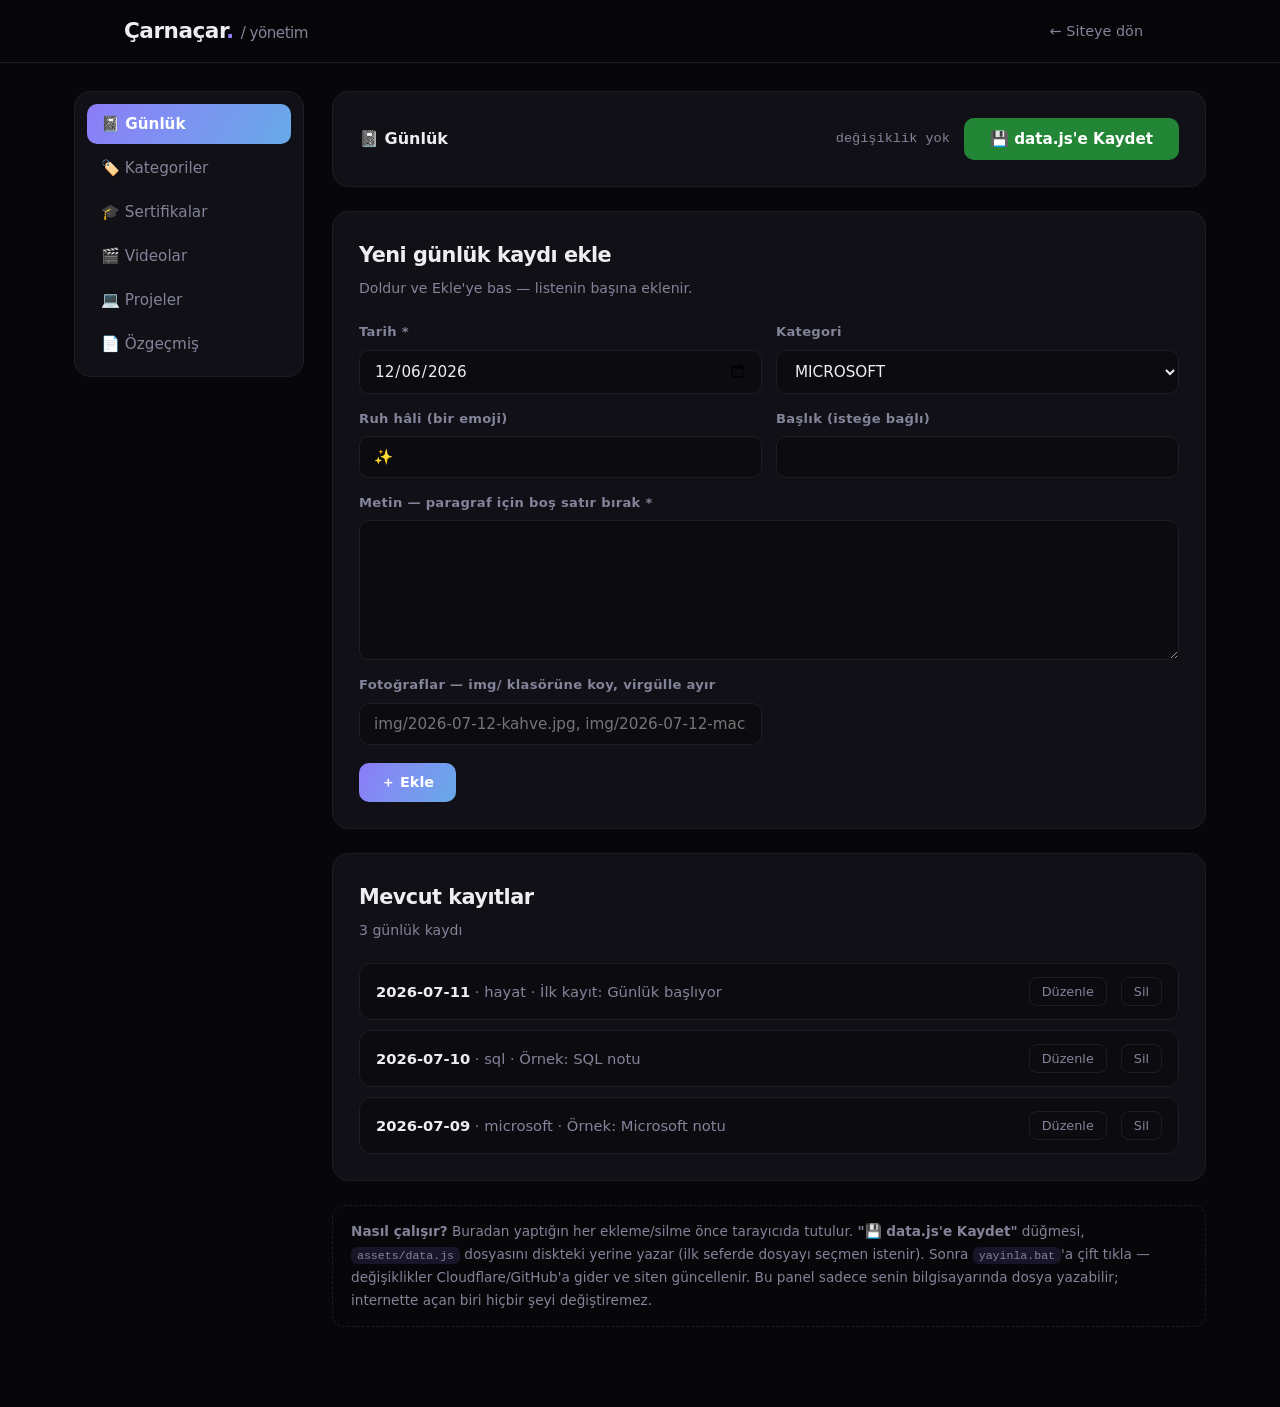
==== admin.html @ 7b132c5c "Yonetim paneli (admin.html), yayinla.bat ve Cloudflare Pages rehberi Co-Authored-By: Claude Fable 5 " ====
<!DOCTYPE html>
<html lang="tr" data-theme="dark">
<head>
  <meta charset="UTF-8">
  <meta name="viewport" content="width=device-width, initial-scale=1.0">
  <title>Yönetim — Çarnaçar</title>
  <meta name="robots" content="noindex, nofollow">
  <link rel="icon" href="data:image/svg+xml,<svg xmlns='http://www.w3.org/2000/svg' viewBox='0 0 100 100'><text y='.9em' font-size='90'>⚙️</text></svg>">
  <link rel="stylesheet" href="assets/style.css">
  <style>
    /* ---- Yönetim paneli düzeni ---- */
    .admin-wrap {
      display: grid;
      grid-template-columns: 230px 1fr;
      gap: 28px;
      max-width: 1180px;
      margin: 0 auto;
      padding: 28px 24px 80px;
      align-items: start;
    }

    .admin-side {
      position: sticky;
      top: 86px;
      background: var(--bg-card);
      border: 1px solid var(--border);
      border-radius: var(--radius);
      padding: 12px;
      display: flex;
      flex-direction: column;
      gap: 4px;
    }

    .side-btn {
      text-align: left;
      background: none;
      border: none;
      color: var(--text-dim);
      font-family: var(--font-sans);
      font-size: 0.95rem;
      padding: 11px 14px;
      border-radius: 10px;
      cursor: pointer;
      transition: background 0.15s, color 0.15s;
    }
    .side-btn:hover { background: var(--accent-soft); color: var(--text); }
    .side-btn.active {
      background: linear-gradient(120deg, var(--accent), color-mix(in srgb, var(--accent) 55%, var(--accent-2)));
      color: #fff;
      font-weight: 700;
    }

    .admin-main { display: flex; flex-direction: column; gap: 24px; min-width: 0; }

    .panel {
      background: var(--bg-card);
      border: 1px solid var(--border);
      border-radius: var(--radius);
      padding: 26px;
    }

    .panel h2 {
      font-family: var(--font-display);
      font-size: 1.3rem;
      letter-spacing: -0.5px;
      margin-bottom: 4px;
    }
    .panel-sub { color: var(--text-dim); font-size: 0.88rem; margin-bottom: 20px; }

    .form-grid { display: grid; grid-template-columns: 1fr 1fr; gap: 14px; }
    .form-field { display: flex; flex-direction: column; gap: 6px; }
    .form-field.full { grid-column: 1 / -1; }

    .form-field label {
      font-size: 0.82rem;
      color: var(--text-dim);
      font-weight: 600;
      letter-spacing: 0.3px;
    }

    .form-field input,
    .form-field select,
    .form-field textarea {
      background: var(--bg-soft);
      border: 1px solid var(--border);
      border-radius: 10px;
      color: var(--text);
      font-family: var(--font-sans);
      font-size: 0.95rem;
      padding: 11px 14px;
      outline: none;
      transition: border-color 0.15s;
    }
    .form-field textarea { min-height: 140px; resize: vertical; line-height: 1.6; }
    .form-field input:focus,
    .form-field select:focus,
    .form-field textarea:focus { border-color: var(--accent); }

    .form-actions { margin-top: 18px; display: flex; gap: 12px; align-items: center; flex-wrap: wrap; }

    .btn-small {
      padding: 10px 22px;
      border-radius: 10px;
      border: none;
      font-size: 0.9rem;
      font-weight: 700;
      cursor: pointer;
      font-family: var(--font-sans);
      transition: transform 0.15s, box-shadow 0.15s;
    }
    .btn-small:hover { transform: translateY(-1px); }
    .btn-add {
      background: linear-gradient(120deg, var(--accent), color-mix(in srgb, var(--accent) 55%, var(--accent-2)));
      color: #fff;
    }
    .btn-cancel { background: var(--bg-soft); color: var(--text-dim); border: 1px solid var(--border); }

    .item-list { display: flex; flex-direction: column; gap: 10px; }

    .item-row {
      display: flex;
      align-items: center;
      gap: 14px;
      background: var(--bg-soft);
      border: 1px solid var(--border);
      border-radius: 12px;
      padding: 13px 16px;
    }
    .item-row.editing { border-color: var(--accent); }

    .item-info { flex: 1; min-width: 0; font-size: 0.92rem; overflow: hidden; text-overflow: ellipsis; white-space: nowrap; }
    .item-info .dim { color: var(--text-dim); }

    .item-btn {
      background: none;
      border: 1px solid var(--border);
      color: var(--text-dim);
      border-radius: 8px;
      padding: 6px 12px;
      font-size: 0.8rem;
      cursor: pointer;
      font-family: var(--font-sans);
      transition: border-color 0.15s, color 0.15s;
    }
    .item-btn:hover { border-color: var(--accent); color: var(--accent); }
    .item-btn.danger:hover { border-color: #e5534b; color: #e5534b; }

    /* Üst çubuk */
    .admin-bar {
      display: flex;
      align-items: center;
      gap: 14px;
      flex-wrap: wrap;
    }
    .admin-bar .spacer { flex: 1; }

    .save-state { font-size: 0.85rem; color: var(--text-dim); font-family: var(--font-mono); }
    .save-state.dirty { color: #e8b339; }
    .save-state.saved { color: #3fb950; }

    .btn-save {
      background: #238636;
      color: #fff;
      padding: 12px 26px;
      border-radius: 10px;
      border: none;
      font-size: 0.95rem;
      font-weight: 700;
      cursor: pointer;
      font-family: var(--font-sans);
    }
    .btn-save:hover { background: #2ea043; }

    .help-box {
      border: 1px dashed var(--border);
      border-radius: 12px;
      padding: 14px 18px;
      color: var(--text-dim);
      font-size: 0.85rem;
      line-height: 1.7;
    }

    @media (max-width: 800px) {
      .admin-wrap { grid-template-columns: 1fr; }
      .admin-side { position: static; flex-direction: row; flex-wrap: wrap; }
      .form-grid { grid-template-columns: 1fr; }
    }
  </style>
</head>
<body>

  <header class="site-header">
    <nav class="nav container">
      <a href="index.html" class="brand">Çarnaçar<span class="brand-dot">.</span> <span style="font-size:0.7em;color:var(--text-dim);font-weight:400">/ yönetim</span></a>
      <ul class="nav-links">
        <li><a href="index.html">← Siteye dön</a></li>
      </ul>
    </nav>
  </header>

  <div class="admin-wrap">
    <aside class="admin-side" id="sidebar"></aside>

    <main class="admin-main">
      <div class="panel admin-bar">
        <strong id="bar-title">Günlük</strong>
        <span class="spacer"></span>
        <span class="save-state" id="save-state">değişiklik yok</span>
        <button class="btn-save" id="btn-save">💾 data.js'e Kaydet</button>
      </div>

      <div class="panel">
        <h2 id="form-title">Yeni kayıt</h2>
        <p class="panel-sub" id="form-sub"></p>
        <form id="form">
          <div class="form-grid" id="form-fields"></div>
          <div class="form-actions">
            <button type="submit" class="btn-small btn-add" id="btn-submit">＋ Ekle</button>
            <button type="button" class="btn-small btn-cancel" id="btn-cancel" style="display:none">Vazgeç</button>
          </div>
        </form>
      </div>

      <div class="panel">
        <h2 id="list-title">Kayıtlar</h2>
        <p class="panel-sub" id="list-count"></p>
        <div class="item-list" id="item-list"></div>
      </div>

      <div class="help-box">
        <strong>Nasıl çalışır?</strong> Buradan yaptığın her ekleme/silme önce tarayıcıda tutulur.
        <strong>"💾 data.js'e Kaydet"</strong> düğmesi, <code>assets/data.js</code> dosyasını diskteki yerine yazar
        (ilk seferde dosyayı seçmen istenir). Sonra <code>yayinla.bat</code>'a çift tıkla — değişiklikler
        Cloudflare/GitHub'a gider ve siten güncellenir. Bu panel sadece senin bilgisayarında dosya yazabilir;
        internette açan biri hiçbir şeyi değiştiremez.
      </div>
    </main>
  </div>

  <script src="assets/data.js"></script>
  <script src="assets/admin.js"></script>
</body>
</html>
---- assets/style.css ----
/* ============================================================
   Çarnaçar — modern koyu tema
   Renkleri değiştirmek için :root ve [data-theme] bloklarını düzenle.
   ============================================================ */

:root {
  --font-display: "Segoe UI Variable Display", "Segoe UI", system-ui, -apple-system, sans-serif;
  --font-sans: "Segoe UI Variable Text", "Segoe UI", system-ui, -apple-system, sans-serif;
  --font-mono: "Cascadia Code", "Consolas", monospace;
  --maxw: 1080px;
  --radius: 16px;
}

[data-theme="dark"] {
  --bg: #070709;
  --bg-soft: #0c0c10;
  --bg-card: #101016;
  --text: #ededf2;
  --text-dim: #83839a;
  --accent: #8b7cf8;
  --accent-2: #38e1d4;
  --accent-soft: rgba(139, 124, 248, 0.12);
  --border: #1d1d27;
  --border-hover: #33334a;
  --shadow: 0 16px 40px rgba(0, 0, 0, 0.55);
  --glow: 0 0 40px rgba(139, 124, 248, 0.18);
}

[data-theme="light"] {
  --bg: #fafafd;
  --bg-soft: #f1f1f7;
  --bg-card: #ffffff;
  --text: #17171f;
  --text-dim: #62626f;
  --accent: #6d5ce6;
  --accent-2: #0bb8ad;
  --accent-soft: rgba(109, 92, 230, 0.1);
  --border: #e4e4ee;
  --border-hover: #c9c9dd;
  --shadow: 0 16px 40px rgba(40, 35, 80, 0.1);
  --glow: 0 0 40px rgba(109, 92, 230, 0.12);
}

* { margin: 0; padding: 0; box-sizing: border-box; }

html { scroll-behavior: smooth; }

body {
  background: var(--bg);
  color: var(--text);
  font-family: var(--font-sans);
  line-height: 1.7;
  transition: background 0.3s, color 0.3s;
}

.container { max-width: var(--maxw); margin: 0 auto; padding: 0 24px; }

a { color: var(--accent); text-decoration: none; }
a:hover { text-decoration: underline; }

code {
  font-family: var(--font-mono);
  font-size: 0.85em;
  background: var(--accent-soft);
  padding: 2px 6px;
  border-radius: 6px;
}

::selection { background: var(--accent); color: var(--bg); }

/* ---------- Header ---------- */
.site-header {
  position: sticky;
  top: 0;
  z-index: 50;
  background: color-mix(in srgb, var(--bg) 72%, transparent);
  backdrop-filter: blur(14px) saturate(1.4);
  border-bottom: 1px solid var(--border);
}

.nav {
  display: flex;
  align-items: center;
  gap: 24px;
  height: 62px;
}

.brand {
  font-family: var(--font-display);
  font-size: 1.35rem;
  font-weight: 800;
  color: var(--text);
  letter-spacing: -0.5px;
}
.brand:hover { text-decoration: none; }
.brand-dot { color: var(--accent); }

.nav-links {
  display: flex;
  gap: 6px;
  list-style: none;
  margin-left: auto;
  flex-wrap: wrap;
}
.nav-links a {
  color: var(--text-dim);
  font-size: 0.9rem;
  padding: 7px 13px;
  border-radius: 999px;
  transition: color 0.15s, background 0.15s;
}
.nav-links a:hover {
  color: var(--text);
  background: var(--accent-soft);
  text-decoration: none;
}

.theme-toggle {
  background: none;
  border: 1px solid var(--border);
  color: var(--text);
  width: 38px;
  height: 38px;
  border-radius: 50%;
  cursor: pointer;
  font-size: 1rem;
  transition: border-color 0.2s, transform 0.2s;
}
.theme-toggle:hover { border-color: var(--accent); transform: rotate(15deg); }

/* ---------- Hero ---------- */
.hero {
  position: relative;
  padding: 120px 24px 100px;
  text-align: center;
  overflow: hidden;
}

/* Üstte yumuşak mor parlama */
.hero::before {
  content: "";
  position: absolute;
  top: -220px;
  left: 50%;
  transform: translateX(-50%);
  width: 720px;
  height: 460px;
  background: radial-gradient(closest-side, var(--accent-soft), transparent 70%);
  pointer-events: none;
}

.hero > * { position: relative; }

.hero-eyebrow {
  display: inline-block;
  color: var(--accent-2);
  font-family: var(--font-mono);
  font-size: 0.82rem;
  letter-spacing: 1px;
  margin-bottom: 20px;
  padding: 7px 16px;
  border: 1px solid var(--border);
  border-radius: 999px;
  background: var(--bg-card);
}

.hero-title {
  font-family: var(--font-display);
  font-size: clamp(3rem, 9vw, 5.5rem);
  font-weight: 800;
  letter-spacing: -2px;
  line-height: 1.05;
  background: linear-gradient(100deg, var(--text) 30%, var(--accent) 65%, var(--accent-2));
  -webkit-background-clip: text;
  background-clip: text;
  -webkit-text-fill-color: transparent;
}

.hero-tagline {
  font-size: clamp(1.05rem, 3vw, 1.35rem);
  color: var(--text-dim);
  margin-top: 14px;
  font-weight: 500;
}

.hero-desc {
  max-width: 560px;
  margin: 24px auto 0;
  color: var(--text-dim);
  font-size: 1.03rem;
}

.hero-stats {
  margin-top: 24px;
  font-family: var(--font-mono);
  font-size: 0.85rem;
  color: var(--accent-2);
  letter-spacing: 1px;
}

.hero-actions {
  margin-top: 36px;
  display: flex;
  gap: 14px;
  justify-content: center;
  flex-wrap: wrap;
}

.btn {
  display: inline-block;
  padding: 13px 28px;
  border-radius: 12px;
  font-size: 0.95rem;
  font-weight: 600;
  letter-spacing: 0.2px;
  transition: transform 0.15s, box-shadow 0.15s, border-color 0.15s;
}
.btn:hover { text-decoration: none; transform: translateY(-2px); }

.btn-primary {
  background: linear-gradient(120deg, var(--accent), color-mix(in srgb, var(--accent) 55%, var(--accent-2)));
  color: #fff;
  box-shadow: 0 4px 18px var(--accent-soft);
}
.btn-primary:hover { box-shadow: var(--glow); }

.btn-ghost {
  border: 1px solid var(--border);
  color: var(--text);
  background: var(--bg-card);
}
.btn-ghost:hover { border-color: var(--border-hover); }

/* ---------- Bölümler ---------- */
.section { padding: 70px 24px; }

.section-title {
  font-family: var(--font-display);
  font-size: clamp(1.7rem, 4vw, 2.2rem);
  font-weight: 800;
  letter-spacing: -1px;
  margin-bottom: 12px;
}

.section-no {
  color: var(--accent);
  font-family: var(--font-mono);
  font-size: 0.55em;
  font-weight: 400;
  vertical-align: middle;
  margin-right: 10px;
  letter-spacing: 2px;
}

.section-desc {
  color: var(--text-dim);
  margin-bottom: 36px;
  max-width: 640px;
}

/* ---------- Hakkımda ---------- */
.about-grid {
  display: grid;
  grid-template-columns: 1.6fr 1fr;
  gap: 36px;
  align-items: start;
  margin-top: 24px;
}

.about-text p { margin-bottom: 16px; }
.about-note { color: var(--text-dim); font-size: 0.9rem; }

.about-card {
  background: var(--bg-card);
  border: 1px solid var(--border);
  border-radius: var(--radius);
  padding: 28px;
  text-align: center;
  box-shadow: var(--shadow);
}

.about-avatar {
  width: 88px;
  height: 88px;
  margin: 0 auto 18px;
  border-radius: 24px;
  background: linear-gradient(135deg, var(--accent), var(--accent-2));
  color: #fff;
  font-family: var(--font-display);
  font-size: 2.3rem;
  font-weight: 800;
  display: flex;
  align-items: center;
  justify-content: center;
  box-shadow: var(--glow);
}

.about-facts {
  list-style: none;
  text-align: left;
  color: var(--text-dim);
  font-size: 0.95rem;
}
.about-facts li { padding: 8px 0; border-bottom: 1px solid var(--border); }
.about-facts li:last-child { border-bottom: none; }
.about-facts span { margin-right: 8px; }

/* ---------- Özgeçmiş / Timeline ---------- */
.timeline {
  border-left: 2px solid var(--border);
  margin-left: 8px;
  padding-left: 30px;
  display: flex;
  flex-direction: column;
  gap: 28px;
}

.tl-item { position: relative; }

.tl-item::before {
  content: "";
  position: absolute;
  left: -37px;
  top: 8px;
  width: 12px;
  height: 12px;
  border-radius: 50%;
  background: linear-gradient(135deg, var(--accent), var(--accent-2));
  box-shadow: 0 0 0 4px var(--accent-soft);
}

.tl-date {
  font-family: var(--font-mono);
  font-size: 0.8rem;
  color: var(--accent-2);
  letter-spacing: 1px;
}

.tl-title { font-size: 1.1rem; font-weight: 700; margin: 4px 0 2px; }
.tl-place { color: var(--text-dim); font-size: 0.92rem; }
.tl-desc { color: var(--text-dim); font-size: 0.95rem; margin-top: 6px; }

.cv-download {
  margin-top: 40px;
  display: flex;
  align-items: center;
  gap: 16px;
  flex-wrap: wrap;
}
.hint { color: var(--text-dim); font-size: 0.85rem; }

/* ---------- Sertifikalar ---------- */
.cert-grid {
  display: grid;
  grid-template-columns: repeat(auto-fill, minmax(250px, 1fr));
  gap: 20px;
}

.cert-card {
  position: relative;
  display: block;
  background: var(--bg-card);
  border: 1px solid var(--border);
  border-radius: var(--radius);
  padding: 24px;
  color: var(--text);
  overflow: hidden;
  transition: transform 0.2s, border-color 0.2s, box-shadow 0.2s;
}
.cert-card::before {
  content: "";
  position: absolute;
  top: 0;
  left: 0;
  right: 0;
  height: 3px;
  background: linear-gradient(90deg, var(--accent), var(--accent-2));
}
.cert-card:hover {
  transform: translateY(-4px);
  border-color: var(--border-hover);
  box-shadow: var(--glow);
  text-decoration: none;
}

.cert-code {
  display: inline-block;
  font-family: var(--font-mono);
  font-size: 0.8rem;
  font-weight: 700;
  letter-spacing: 1px;
  color: var(--accent);
  background: var(--accent-soft);
  padding: 4px 12px;
  border-radius: 8px;
}

.cert-name { font-weight: 700; font-size: 1rem; margin-top: 12px; }

.cert-date {
  font-family: var(--font-mono);
  font-size: 0.75rem;
  color: var(--text-dim);
  margin-top: 6px;
  letter-spacing: 1px;
}

.cert-verify { font-size: 0.82rem; color: var(--text-dim); margin-top: 12px; }
a.cert-card .cert-verify { color: var(--accent-2); }

/* ---------- Videolar ---------- */
.video-grid {
  display: grid;
  grid-template-columns: repeat(auto-fill, minmax(300px, 1fr));
  gap: 24px;
}

.video-card {
  background: var(--bg-card);
  border: 1px solid var(--border);
  border-radius: var(--radius);
  overflow: hidden;
  transition: transform 0.2s, box-shadow 0.2s, border-color 0.2s;
}
.video-card:hover {
  transform: translateY(-4px);
  box-shadow: var(--shadow);
  border-color: var(--border-hover);
}

.video-frame {
  aspect-ratio: 16 / 9;
  width: 100%;
  border: none;
  display: block;
  background: var(--bg-soft);
}

.video-placeholder {
  aspect-ratio: 16 / 9;
  display: flex;
  align-items: center;
  justify-content: center;
  background: var(--bg-soft);
  color: var(--text-dim);
  font-size: 2.4rem;
}

.video-body { padding: 16px 18px; }
.video-title { font-weight: 700; font-size: 1rem; }
.video-desc { color: var(--text-dim); font-size: 0.88rem; margin-top: 5px; }

/* ---------- Kod / Projeler ---------- */
.project-grid {
  display: grid;
  grid-template-columns: repeat(auto-fill, minmax(280px, 1fr));
  gap: 24px;
}

.project-card {
  background: var(--bg-card);
  border: 1px solid var(--border);
  border-radius: var(--radius);
  padding: 24px;
  transition: transform 0.2s, border-color 0.2s, box-shadow 0.2s;
}
.project-card:hover {
  transform: translateY(-4px);
  border-color: var(--border-hover);
  box-shadow: var(--glow);
}

.project-icon { font-size: 1.7rem; }
.project-name { font-weight: 700; font-size: 1.05rem; margin: 10px 0 6px; }
.project-desc { color: var(--text-dim); font-size: 0.92rem; }

.project-tags { margin-top: 14px; display: flex; gap: 8px; flex-wrap: wrap; }
.tag {
  font-family: var(--font-mono);
  font-size: 0.72rem;
  background: var(--accent-soft);
  color: var(--accent);
  padding: 3px 10px;
  border-radius: 999px;
}

.project-link { display: inline-block; margin-top: 14px; font-size: 0.88rem; }

/* ---------- Günlük ---------- */
.filter-bar {
  display: flex;
  gap: 10px;
  flex-wrap: wrap;
  margin-bottom: 28px;
}

.chip {
  font-family: var(--font-mono);
  font-size: 0.78rem;
  letter-spacing: 1px;
  padding: 9px 18px;
  border-radius: 10px;
  border: 1px solid var(--border);
  background: var(--bg-card);
  color: var(--text-dim);
  cursor: pointer;
  transition: border-color 0.15s, color 0.15s, background 0.15s, box-shadow 0.15s;
}
.chip:hover { border-color: var(--border-hover); color: var(--text); }
.chip.active {
  background: linear-gradient(120deg, var(--accent), color-mix(in srgb, var(--accent) 55%, var(--accent-2)));
  border-color: transparent;
  color: #fff;
  font-weight: 700;
  box-shadow: 0 4px 18px var(--accent-soft);
}

.diary-empty { color: var(--text-dim); font-style: italic; }

.diary-list { display: flex; flex-direction: column; gap: 18px; }

.diary-month {
  font-family: var(--font-mono);
  font-size: 0.9rem;
  font-weight: 400;
  color: var(--text-dim);
  letter-spacing: 3px;
  text-transform: uppercase;
  margin: 26px 0 4px;
  padding-bottom: 10px;
  border-bottom: 1px solid var(--border);
}
.diary-month:first-child { margin-top: 0; }

.diary-card {
  display: flex;
  gap: 22px;
  background: var(--bg-card);
  border: 1px solid var(--border);
  border-radius: var(--radius);
  padding: 24px 28px;
  cursor: pointer;
  transition: border-color 0.2s, box-shadow 0.2s;
}
.diary-card:hover { border-color: var(--border-hover); box-shadow: var(--shadow); }

.diary-date {
  flex: 0 0 64px;
  text-align: center;
  align-self: flex-start;
  padding: 10px 6px;
  background: var(--accent-soft);
  border: 1px solid var(--border);
  border-radius: 12px;
}

.diary-day {
  font-family: var(--font-display);
  font-size: 1.7rem;
  font-weight: 800;
  color: var(--accent);
  line-height: 1.1;
}

.diary-weekday {
  font-family: var(--font-mono);
  font-size: 0.62rem;
  color: var(--text-dim);
  letter-spacing: 1px;
  text-transform: uppercase;
  margin-top: 4px;
}

.diary-body { flex: 1; min-width: 0; }

.diary-meta {
  display: flex;
  align-items: center;
  gap: 10px;
  margin-bottom: 8px;
  flex-wrap: wrap;
}
.diary-mood { font-size: 1.15rem; }
.diary-title {
  font-family: var(--font-display);
  font-size: 1.15rem;
  font-weight: 700;
  letter-spacing: -0.3px;
}

.diary-text {
  white-space: pre-line;
  color: var(--text-dim);
  font-size: 0.97rem;
  display: -webkit-box;
  -webkit-line-clamp: 3;
  -webkit-box-orient: vertical;
  overflow: hidden;
}
.diary-card.open .diary-text {
  display: block;
  -webkit-line-clamp: unset;
  overflow: visible;
  color: var(--text);
}

.post-more { margin-top: 12px; font-size: 0.85rem; color: var(--accent-2); }

/* Günlük fotoğrafları */
.diary-photos {
  display: flex;
  gap: 10px;
  flex-wrap: wrap;
  margin-top: 14px;
}

.diary-photo {
  width: 110px;
  height: 110px;
  object-fit: cover;
  border-radius: 12px;
  border: 1px solid var(--border);
  cursor: zoom-in;
  transition: transform 0.15s, border-color 0.15s;
}
.diary-photo:hover { transform: scale(1.04); border-color: var(--accent); }

/* Kart kapalıyken fotoğraflar tek satır gösterilir */
.diary-card:not(.open) .diary-photos {
  flex-wrap: nowrap;
  overflow: hidden;
}

/* Lightbox */
.lightbox {
  position: fixed;
  inset: 0;
  z-index: 100;
  background: rgba(4, 4, 8, 0.9);
  backdrop-filter: blur(6px);
  display: flex;
  flex-direction: column;
  align-items: center;
  justify-content: center;
  gap: 14px;
  cursor: zoom-out;
  animation: lightbox-in 0.15s ease-out;
}

@keyframes lightbox-in {
  from { opacity: 0; }
  to { opacity: 1; }
}

.lightbox img {
  max-width: 92vw;
  max-height: 84vh;
  border-radius: 12px;
  box-shadow: 0 20px 60px rgba(0, 0, 0, 0.7);
}

.lightbox-hint {
  color: rgba(255, 255, 255, 0.7);
  font-size: 0.85rem;
  font-family: var(--font-mono);
  letter-spacing: 1px;
}

/* ---------- Footer ---------- */
.site-footer {
  border-top: 1px solid var(--border);
  padding: 44px 0;
  margin-top: 40px;
  background: var(--bg-soft);
}

.footer-inner { text-align: center; }

.footer-brand {
  font-family: var(--font-display);
  font-size: 1.3rem;
  font-weight: 800;
  letter-spacing: -0.5px;
}

.footer-note { color: var(--text-dim); font-size: 0.85rem; margin: 6px 0 16px; }

.footer-links { display: flex; gap: 20px; justify-content: center; flex-wrap: wrap; }
.footer-links a { color: var(--text-dim); font-size: 0.9rem; }
.footer-links a:hover { color: var(--accent); }

/* ---------- Mobil ---------- */
@media (max-width: 760px) {
  .nav { height: auto; padding: 12px 0; flex-wrap: wrap; }
  .nav-links { gap: 4px; width: 100%; order: 3; }
  .about-grid { grid-template-columns: 1fr; }
  .hero { padding: 80px 24px 60px; }
  .section { padding: 50px 24px; }
}

@media (max-width: 560px) {
  .diary-card { flex-direction: column; gap: 14px; }
  .diary-date { flex-basis: auto; width: 64px; }
}
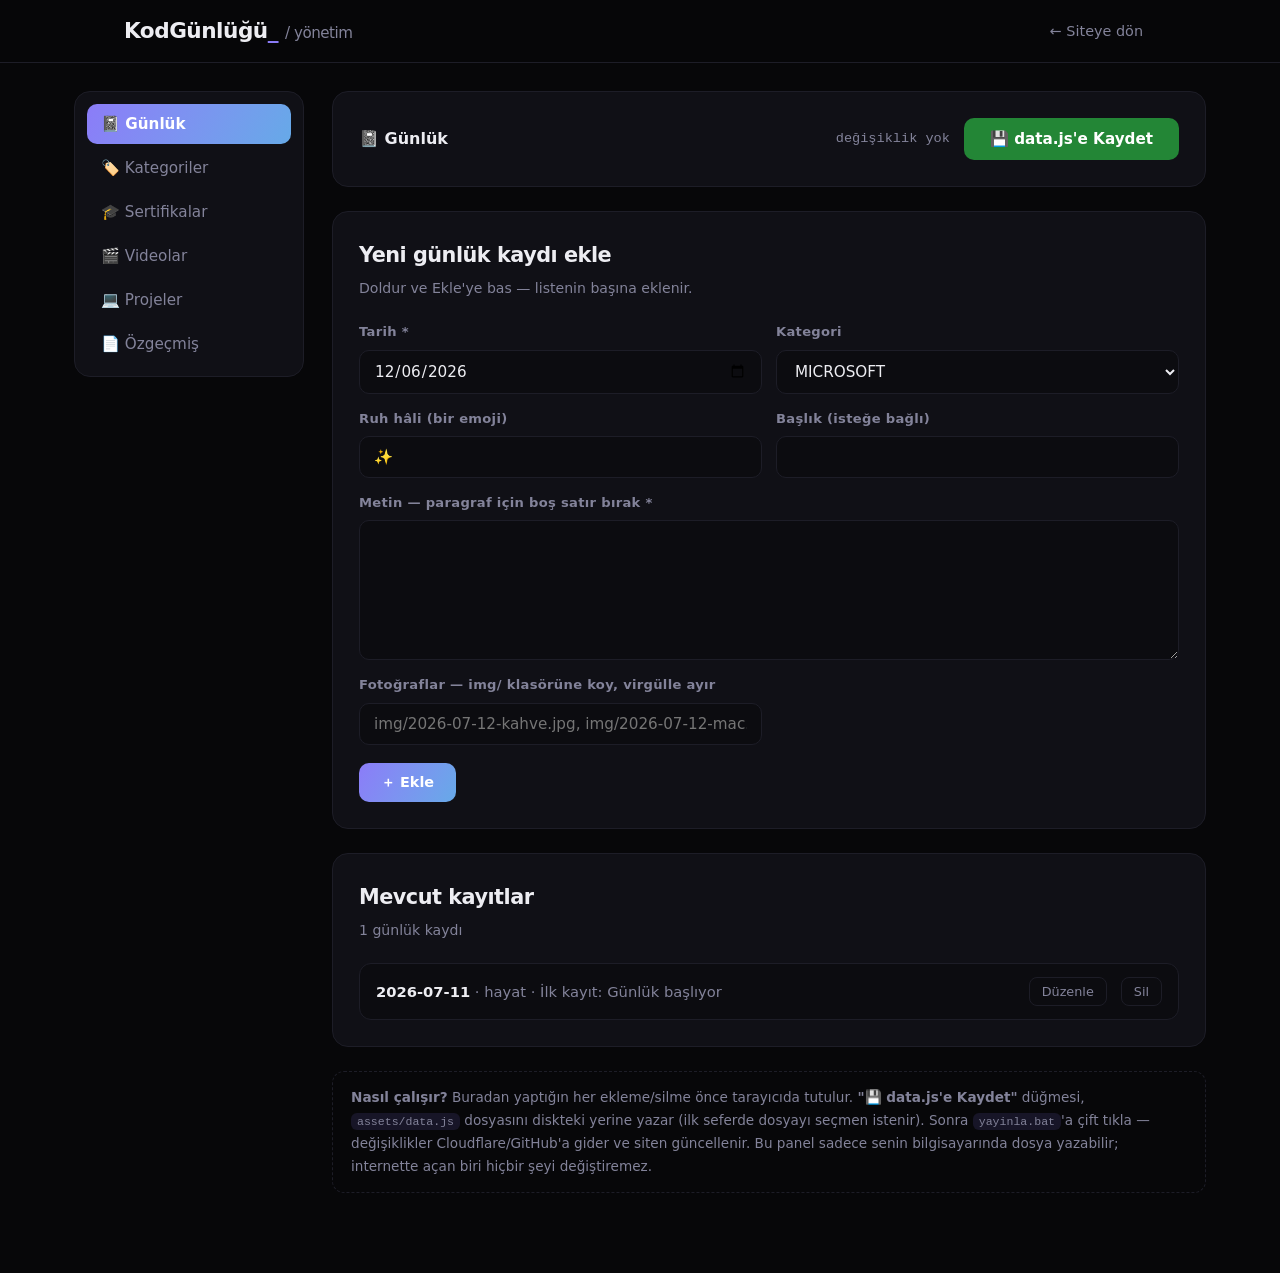
==== commit f2a1a2ab: "Yeni kimlik: KodGunlugu — slogan + kod yazan animasyonlu robot Co-Authored-By: Claude Fable 5 <norep" ====
--- a/admin.html
+++ b/admin.html
@@ -3,7 +3,7 @@
 <head>
   <meta charset="UTF-8">
   <meta name="viewport" content="width=device-width, initial-scale=1.0">
-  <title>Yönetim — Çarnaçar</title>
+  <title>Yönetim — KodGünlüğü</title>
   <meta name="robots" content="noindex, nofollow">
   <link rel="icon" href="data:image/svg+xml,<svg xmlns='http://www.w3.org/2000/svg' viewBox='0 0 100 100'><text y='.9em' font-size='90'>⚙️</text></svg>">
   <link rel="stylesheet" href="assets/style.css">
@@ -191,7 +191,7 @@
 
   <header class="site-header">
     <nav class="nav container">
-      <a href="index.html" class="brand">Çarnaçar<span class="brand-dot">.</span> <span style="font-size:0.7em;color:var(--text-dim);font-weight:400">/ yönetim</span></a>
+      <a href="index.html" class="brand">KodGünlüğü<span class="brand-dot">_</span> <span style="font-size:0.7em;color:var(--text-dim);font-weight:400">/ yönetim</span></a>
       <ul class="nav-links">
         <li><a href="index.html">← Siteye dön</a></li>
       </ul>
--- a/assets/style.css
+++ b/assets/style.css
@@ -151,6 +151,95 @@
 
 .hero > * { position: relative; }
 
+/* ---- Kod yazan robot ---- */
+.hero-bot {
+  width: min(240px, 55vw);
+  margin: 0 auto 10px;
+  animation: bot-float 4s ease-in-out infinite;
+}
+.hero-bot svg { width: 100%; height: auto; display: block; }
+
+.bot-metal {
+  fill: var(--bg-card);
+  stroke: var(--accent);
+  stroke-width: 2.5;
+}
+.bot-line { stroke: var(--accent); stroke-width: 2.5; }
+.bot-antenna {
+  fill: var(--accent-2);
+  animation: bot-glow 1.6s ease-in-out infinite;
+}
+.bot-eye {
+  fill: var(--accent-2);
+  animation: bot-blink 3.4s infinite;
+  transform-box: fill-box;
+  transform-origin: center;
+}
+.bot-mouth { fill: var(--accent); opacity: 0.8; }
+.bot-chest {
+  fill: none;
+  stroke: var(--accent-2);
+  stroke-width: 2;
+  animation: bot-glow 2.2s ease-in-out infinite;
+}
+.bot-screen {
+  fill: var(--bg-soft);
+  stroke: var(--border-hover);
+  stroke-width: 2;
+}
+.bot-base { fill: var(--border-hover); }
+
+.code-line { fill: var(--accent); }
+.code-line.c2 { fill: var(--accent-2); }
+.code-line.c4 { fill: var(--accent-2); }
+.c1 { animation: bot-type 2.8s steps(12) infinite; }
+.c2 { animation: bot-type 2.8s steps(10) 0.4s infinite; }
+.c3 { animation: bot-type 2.8s steps(14) 0.8s infinite; }
+.c4 { animation: bot-type 2.8s steps(8) 1.2s infinite; }
+
+.bot-arm {
+  fill: var(--bg-card);
+  stroke: var(--accent);
+  stroke-width: 2.5;
+  transform-box: fill-box;
+  transform-origin: top center;
+}
+.arm-left { animation: bot-typing 0.34s ease-in-out infinite alternate; }
+.arm-right { animation: bot-typing 0.34s ease-in-out 0.17s infinite alternate; }
+
+@keyframes bot-float {
+  0%, 100% { transform: translateY(0); }
+  50% { transform: translateY(-8px); }
+}
+@keyframes bot-blink {
+  0%, 91%, 100% { transform: scaleY(1); }
+  94%, 97% { transform: scaleY(0.08); }
+}
+@keyframes bot-glow {
+  0%, 100% { opacity: 1; }
+  50% { opacity: 0.35; }
+}
+@keyframes bot-typing {
+  from { transform: translateY(0); }
+  to { transform: translateY(5px); }
+}
+@keyframes bot-type {
+  0% { width: 0; }
+  55% { width: 88px; }
+  75% { width: 88px; opacity: 1; }
+  85% { opacity: 0; }
+  100% { width: 0; opacity: 1; }
+}
+@keyframes bot-type-short { 0% { width: 0; } 60%, 80% { width: 60px; } 100% { width: 0; } }
+.c2, .c4 { animation-name: bot-type-short; }
+
+@media (prefers-reduced-motion: reduce) {
+  .hero-bot, .bot-eye, .bot-antenna, .bot-chest, .bot-arm, .code-line { animation: none; }
+  .code-line { width: 70px; }
+}
+
+.hero-slogan { letter-spacing: -1px; font-size: clamp(2.1rem, 6vw, 3.6rem); }
+
 .hero-eyebrow {
   display: inline-block;
   color: var(--accent-2);
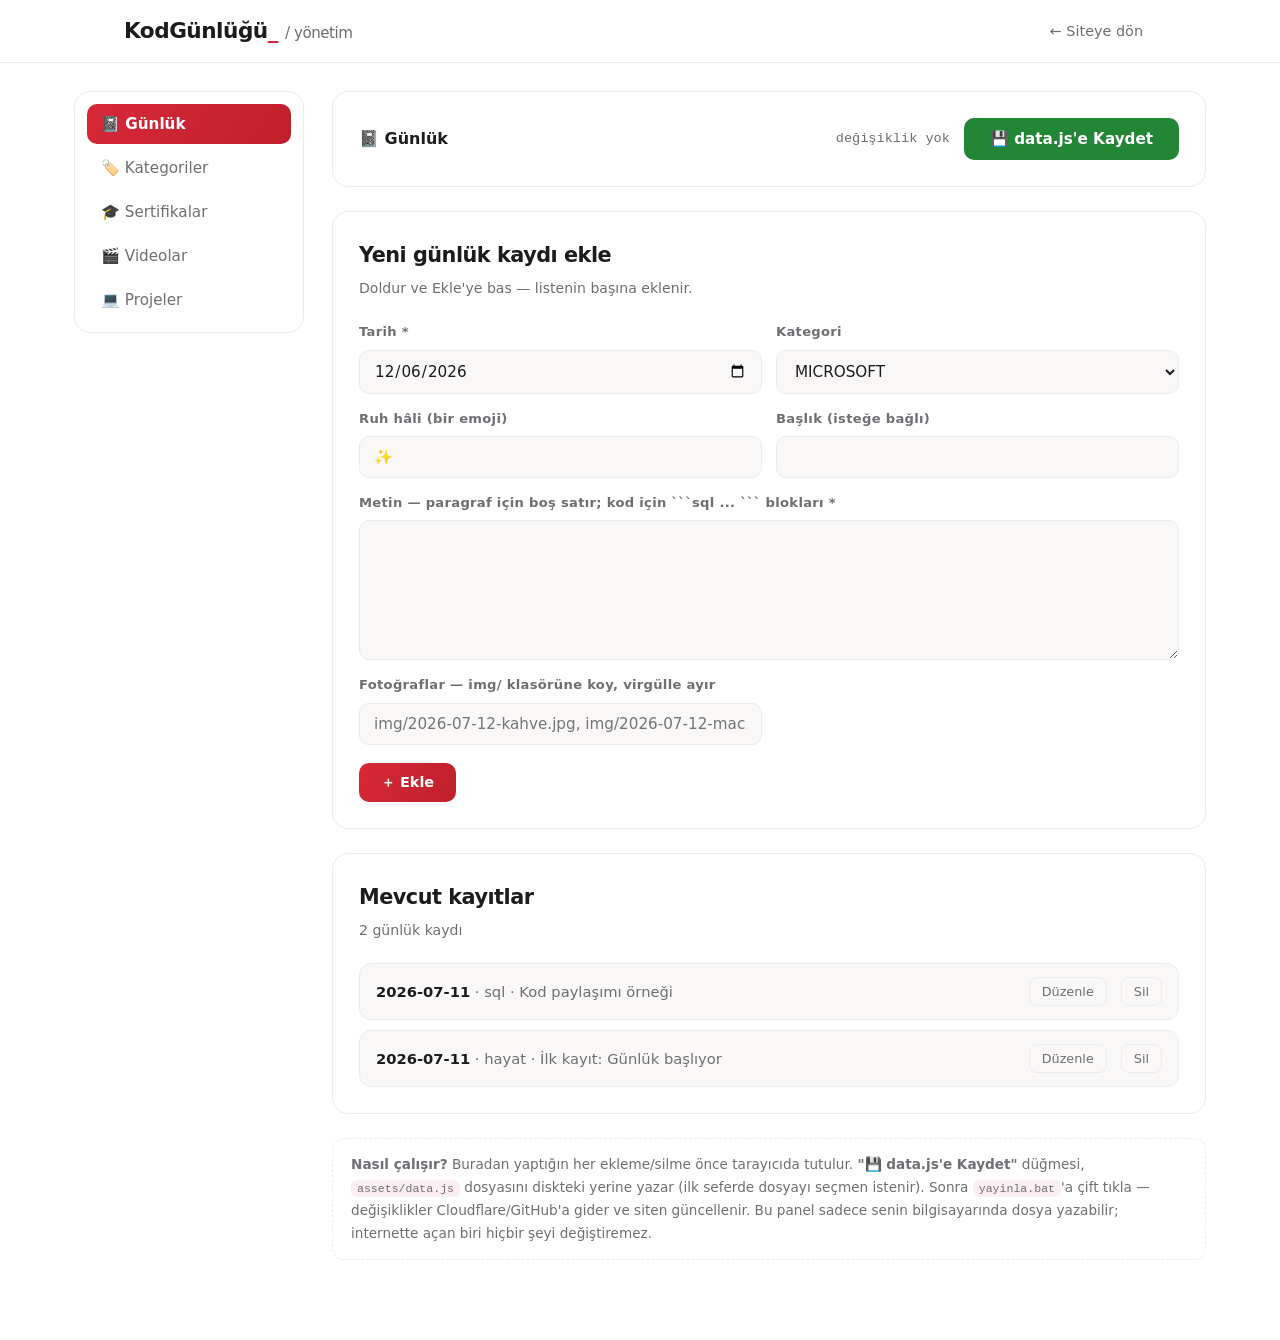
==== commit 1b64c057: "Beyaz zemin + kirmizi vurgu temasi; sade blog gorunumu Co-Authored-By: Claude Fable 5 <noreply@anthr" ====
--- a/admin.html
+++ b/admin.html
@@ -1,5 +1,5 @@
 <!DOCTYPE html>
-<html lang="tr" data-theme="dark">
+<html lang="tr" data-theme="light">
 <head>
   <meta charset="UTF-8">
   <meta name="viewport" content="width=device-width, initial-scale=1.0">
--- a/assets/style.css
+++ b/assets/style.css
@@ -11,34 +11,34 @@
   --radius: 16px;
 }
 
+[data-theme="light"] {
+  --bg: #ffffff;
+  --bg-soft: #faf7f7;
+  --bg-card: #ffffff;
+  --text: #1c1c1e;
+  --text-dim: #6e6e73;
+  --accent: #d62839;
+  --accent-2: #a4161a;
+  --accent-soft: rgba(214, 40, 57, 0.07);
+  --border: #ececec;
+  --border-hover: #d9d9d9;
+  --shadow: 0 4px 16px rgba(0, 0, 0, 0.06);
+  --glow: 0 4px 16px rgba(214, 40, 57, 0.12);
+}
+
 [data-theme="dark"] {
-  --bg: #070709;
-  --bg-soft: #0c0c10;
-  --bg-card: #101016;
-  --text: #ededf2;
-  --text-dim: #83839a;
-  --accent: #8b7cf8;
-  --accent-2: #38e1d4;
-  --accent-soft: rgba(139, 124, 248, 0.12);
-  --border: #1d1d27;
-  --border-hover: #33334a;
-  --shadow: 0 16px 40px rgba(0, 0, 0, 0.55);
-  --glow: 0 0 40px rgba(139, 124, 248, 0.18);
-}
-
-[data-theme="light"] {
-  --bg: #fafafd;
-  --bg-soft: #f1f1f7;
-  --bg-card: #ffffff;
-  --text: #17171f;
-  --text-dim: #62626f;
-  --accent: #6d5ce6;
-  --accent-2: #0bb8ad;
-  --accent-soft: rgba(109, 92, 230, 0.1);
-  --border: #e4e4ee;
-  --border-hover: #c9c9dd;
-  --shadow: 0 16px 40px rgba(40, 35, 80, 0.1);
-  --glow: 0 0 40px rgba(109, 92, 230, 0.12);
+  --bg: #121214;
+  --bg-soft: #18181b;
+  --bg-card: #1c1c1f;
+  --text: #ededf0;
+  --text-dim: #8e8e96;
+  --accent: #ff5c6c;
+  --accent-2: #ff8b96;
+  --accent-soft: rgba(255, 92, 108, 0.1);
+  --border: #26262b;
+  --border-hover: #3a3a42;
+  --shadow: 0 8px 24px rgba(0, 0, 0, 0.4);
+  --glow: 0 8px 24px rgba(255, 92, 108, 0.14);
 }
 
 * { margin: 0; padding: 0; box-sizing: border-box; }
@@ -95,6 +95,20 @@
 .brand:hover { text-decoration: none; }
 .brand-dot { color: var(--accent); }
 
+.brand-sig {
+  font-family: "Segoe Script", "Brush Script MT", cursive;
+  font-size: 0.88rem;
+  color: var(--text-dim);
+  margin-left: -6px;
+  white-space: nowrap;
+  transform: rotate(-2deg);
+  display: inline-block;
+}
+
+@media (max-width: 560px) {
+  .brand-sig { display: none; }
+}
+
 .nav-links {
   display: flex;
   gap: 6px;
@@ -131,7 +145,7 @@
 /* ---------- Hero ---------- */
 .hero {
   position: relative;
-  padding: 120px 24px 100px;
+  padding: 26px 24px 26px;
   text-align: center;
   overflow: hidden;
 }
@@ -153,8 +167,8 @@
 
 /* ---- Kod yazan robot ---- */
 .hero-bot {
-  width: min(240px, 55vw);
-  margin: 0 auto 10px;
+  width: min(76px, 30vw);
+  margin: 0 auto 2px;
   animation: bot-float 4s ease-in-out infinite;
 }
 .hero-bot svg { width: 100%; height: auto; display: block; }
@@ -238,16 +252,16 @@
   .code-line { width: 70px; }
 }
 
-.hero-slogan { letter-spacing: -1px; font-size: clamp(2.1rem, 6vw, 3.6rem); }
+.hero-title.hero-slogan { letter-spacing: -0.8px; font-size: clamp(1.5rem, 3.8vw, 2.1rem); }
 
 .hero-eyebrow {
   display: inline-block;
   color: var(--accent-2);
   font-family: var(--font-mono);
-  font-size: 0.82rem;
+  font-size: 0.78rem;
   letter-spacing: 1px;
-  margin-bottom: 20px;
-  padding: 7px 16px;
+  margin-bottom: 12px;
+  padding: 5px 14px;
   border: 1px solid var(--border);
   border-radius: 999px;
   background: var(--bg-card);
@@ -266,34 +280,36 @@
 }
 
 .hero-tagline {
-  font-size: clamp(1.05rem, 3vw, 1.35rem);
-  color: var(--text-dim);
-  margin-top: 14px;
+  font-size: clamp(0.95rem, 2.5vw, 1.15rem);
+  color: var(--text-dim);
+  margin-top: 8px;
   font-weight: 500;
 }
 
 .hero-desc {
   max-width: 560px;
-  margin: 24px auto 0;
-  color: var(--text-dim);
-  font-size: 1.03rem;
+  margin: 10px auto 0;
+  color: var(--text-dim);
+  font-size: 0.94rem;
 }
 
 .hero-stats {
-  margin-top: 24px;
-  font-family: var(--font-mono);
-  font-size: 0.85rem;
+  margin-top: 10px;
+  font-family: var(--font-mono);
+  font-size: 0.8rem;
   color: var(--accent-2);
   letter-spacing: 1px;
 }
 
 .hero-actions {
-  margin-top: 36px;
-  display: flex;
-  gap: 14px;
+  margin-top: 14px;
+  display: flex;
+  gap: 12px;
   justify-content: center;
   flex-wrap: wrap;
 }
+
+.hero-actions .btn { padding: 10px 22px; font-size: 0.9rem; }
 
 .btn {
   display: inline-block;
@@ -307,11 +323,10 @@
 .btn:hover { text-decoration: none; transform: translateY(-2px); }
 
 .btn-primary {
-  background: linear-gradient(120deg, var(--accent), color-mix(in srgb, var(--accent) 55%, var(--accent-2)));
+  background: var(--accent);
   color: #fff;
-  box-shadow: 0 4px 18px var(--accent-soft);
-}
-.btn-primary:hover { box-shadow: var(--glow); }
+}
+.btn-primary:hover { background: var(--accent-2); }
 
 .btn-ghost {
   border: 1px solid var(--border);
@@ -373,7 +388,7 @@
   height: 88px;
   margin: 0 auto 18px;
   border-radius: 24px;
-  background: linear-gradient(135deg, var(--accent), var(--accent-2));
+  background: var(--accent);
   color: #fff;
   font-family: var(--font-display);
   font-size: 2.3rem;
@@ -381,7 +396,6 @@
   display: flex;
   align-items: center;
   justify-content: center;
-  box-shadow: var(--glow);
 }
 
 .about-facts {
@@ -393,50 +407,6 @@
 .about-facts li { padding: 8px 0; border-bottom: 1px solid var(--border); }
 .about-facts li:last-child { border-bottom: none; }
 .about-facts span { margin-right: 8px; }
-
-/* ---------- Özgeçmiş / Timeline ---------- */
-.timeline {
-  border-left: 2px solid var(--border);
-  margin-left: 8px;
-  padding-left: 30px;
-  display: flex;
-  flex-direction: column;
-  gap: 28px;
-}
-
-.tl-item { position: relative; }
-
-.tl-item::before {
-  content: "";
-  position: absolute;
-  left: -37px;
-  top: 8px;
-  width: 12px;
-  height: 12px;
-  border-radius: 50%;
-  background: linear-gradient(135deg, var(--accent), var(--accent-2));
-  box-shadow: 0 0 0 4px var(--accent-soft);
-}
-
-.tl-date {
-  font-family: var(--font-mono);
-  font-size: 0.8rem;
-  color: var(--accent-2);
-  letter-spacing: 1px;
-}
-
-.tl-title { font-size: 1.1rem; font-weight: 700; margin: 4px 0 2px; }
-.tl-place { color: var(--text-dim); font-size: 0.92rem; }
-.tl-desc { color: var(--text-dim); font-size: 0.95rem; margin-top: 6px; }
-
-.cv-download {
-  margin-top: 40px;
-  display: flex;
-  align-items: center;
-  gap: 16px;
-  flex-wrap: wrap;
-}
-.hint { color: var(--text-dim); font-size: 0.85rem; }
 
 /* ---------- Sertifikalar ---------- */
 .cert-grid {
@@ -463,12 +433,11 @@
   left: 0;
   right: 0;
   height: 3px;
-  background: linear-gradient(90deg, var(--accent), var(--accent-2));
+  background: var(--accent);
 }
 .cert-card:hover {
-  transform: translateY(-4px);
   border-color: var(--border-hover);
-  box-shadow: var(--glow);
+  box-shadow: var(--shadow);
   text-decoration: none;
 }
 
@@ -554,9 +523,8 @@
   transition: transform 0.2s, border-color 0.2s, box-shadow 0.2s;
 }
 .project-card:hover {
-  transform: translateY(-4px);
   border-color: var(--border-hover);
-  box-shadow: var(--glow);
+  box-shadow: var(--shadow);
 }
 
 .project-icon { font-size: 1.7rem; }
@@ -576,11 +544,59 @@
 .project-link { display: inline-block; margin-top: 14px; font-size: 0.88rem; }
 
 /* ---------- Günlük ---------- */
+.section-first { padding-top: 36px; }
+
+.inline-stats {
+  font-family: var(--font-mono);
+  font-size: 0.82rem;
+  color: var(--accent-2);
+  letter-spacing: 0.5px;
+}
+
+.filter-row {
+  display: flex;
+  align-items: center;
+  gap: 16px;
+  flex-wrap: wrap;
+  margin-bottom: 28px;
+}
+
 .filter-bar {
   display: flex;
   gap: 10px;
   flex-wrap: wrap;
-  margin-bottom: 28px;
+}
+
+.chip-count {
+  display: inline-block;
+  margin-left: 8px;
+  padding: 1px 8px;
+  border-radius: 999px;
+  background: var(--accent-soft);
+  color: var(--accent);
+  font-size: 0.7rem;
+  font-weight: 700;
+}
+.chip.active .chip-count { background: rgba(255, 255, 255, 0.22); color: #fff; }
+
+.diary-search {
+  margin-left: auto;
+  min-width: 230px;
+  background: var(--bg-card);
+  border: 1px solid var(--border);
+  border-radius: 12px;
+  color: var(--text);
+  font-family: var(--font-sans);
+  font-size: 0.92rem;
+  padding: 10px 16px;
+  outline: none;
+  transition: border-color 0.15s, box-shadow 0.15s;
+}
+.diary-search:focus { border-color: var(--accent); box-shadow: 0 0 0 3px var(--accent-soft); }
+.diary-search::placeholder { color: var(--text-dim); }
+
+@media (max-width: 700px) {
+  .diary-search { margin-left: 0; width: 100%; }
 }
 
 .chip {
@@ -597,11 +613,10 @@
 }
 .chip:hover { border-color: var(--border-hover); color: var(--text); }
 .chip.active {
-  background: linear-gradient(120deg, var(--accent), color-mix(in srgb, var(--accent) 55%, var(--accent-2)));
-  border-color: transparent;
+  background: var(--accent);
+  border-color: var(--accent);
   color: #fff;
   font-weight: 700;
-  box-shadow: 0 4px 18px var(--accent-soft);
 }
 
 .diary-empty { color: var(--text-dim); font-style: italic; }
@@ -621,77 +636,205 @@
 }
 .diary-month:first-child { margin-top: 0; }
 
+/* Blog düzeni: solda konu listesi, sağda yazılar */
+.diary-layout {
+  display: grid;
+  grid-template-columns: 270px 1fr;
+  gap: 28px;
+  align-items: start;
+}
+
+.diary-nav {
+  position: sticky;
+  top: 86px;
+  border-right: 1px solid var(--border);
+  padding: 4px 14px 4px 0;
+  max-height: calc(100vh - 110px);
+  overflow-y: auto;
+}
+
+.diary-nav-title {
+  font-family: var(--font-mono);
+  font-size: 0.72rem;
+  font-weight: 400;
+  letter-spacing: 3px;
+  text-transform: uppercase;
+  color: var(--accent);
+  padding: 0 10px 10px;
+  margin-bottom: 6px;
+}
+
+.diary-nav-list { list-style: none; display: flex; flex-direction: column; gap: 2px; }
+
+.diary-nav-item {
+  display: block;
+  width: 100%;
+  text-align: left;
+  background: none;
+  border: none;
+  border-left: 2px solid transparent;
+  border-radius: 0 10px 10px 0;
+  padding: 9px 12px;
+  cursor: pointer;
+  font-family: var(--font-sans);
+  transition: background 0.15s, border-color 0.15s;
+}
+.diary-nav-item:hover { background: var(--accent-soft); }
+.diary-nav-item.active { border-left-color: var(--accent); background: var(--accent-soft); }
+
+.dn-title {
+  display: block;
+  color: var(--text);
+  font-size: 0.9rem;
+  font-weight: 600;
+  line-height: 1.4;
+  overflow: hidden;
+  text-overflow: ellipsis;
+  white-space: nowrap;
+}
+
+.dn-date {
+  display: block;
+  color: var(--text-dim);
+  font-family: var(--font-mono);
+  font-size: 0.7rem;
+  letter-spacing: 0.5px;
+  margin-top: 3px;
+}
+
+/* Yazı: büyük başlık üstte, tarih sağda — sade liste görünümü */
 .diary-card {
-  display: flex;
-  gap: 22px;
-  background: var(--bg-card);
-  border: 1px solid var(--border);
-  border-radius: var(--radius);
-  padding: 24px 28px;
+  display: block;
+  padding: 26px 4px;
+  border-bottom: 1px solid var(--border);
   cursor: pointer;
-  transition: border-color 0.2s, box-shadow 0.2s;
-}
-.diary-card:hover { border-color: var(--border-hover); box-shadow: var(--shadow); }
-
-.diary-date {
-  flex: 0 0 64px;
-  text-align: center;
-  align-self: flex-start;
-  padding: 10px 6px;
-  background: var(--accent-soft);
-  border: 1px solid var(--border);
-  border-radius: 12px;
-}
-
-.diary-day {
+  scroll-margin-top: 86px;
+}
+.diary-card:last-child { border-bottom: none; }
+.diary-card:hover .diary-title-big { color: var(--accent); }
+
+.diary-head {
+  display: flex;
+  align-items: flex-start;
+  justify-content: space-between;
+  gap: 18px;
+  margin-bottom: 10px;
+}
+
+.diary-title-big {
   font-family: var(--font-display);
-  font-size: 1.7rem;
+  font-size: clamp(1.3rem, 3vw, 1.7rem);
   font-weight: 800;
+  letter-spacing: -0.6px;
+  line-height: 1.25;
+}
+
+.diary-date-right {
+  flex-shrink: 0;
+  text-align: right;
+  padding-top: 4px;
+}
+
+.dd-date {
+  font-family: var(--font-mono);
+  font-size: 0.82rem;
+  font-weight: 700;
   color: var(--accent);
-  line-height: 1.1;
-}
-
-.diary-weekday {
-  font-family: var(--font-mono);
-  font-size: 0.62rem;
-  color: var(--text-dim);
-  letter-spacing: 1px;
+  white-space: nowrap;
+}
+
+.dd-day {
+  font-family: var(--font-mono);
+  font-size: 0.65rem;
+  letter-spacing: 2px;
   text-transform: uppercase;
-  margin-top: 4px;
-}
-
-.diary-body { flex: 1; min-width: 0; }
+  color: var(--text-dim);
+  margin-top: 2px;
+}
 
 .diary-meta {
   display: flex;
   align-items: center;
   gap: 10px;
-  margin-bottom: 8px;
+  margin-bottom: 12px;
   flex-wrap: wrap;
 }
-.diary-mood { font-size: 1.15rem; }
-.diary-title {
-  font-family: var(--font-display);
-  font-size: 1.15rem;
-  font-weight: 700;
-  letter-spacing: -0.3px;
-}
+.diary-mood { font-size: 1em; }
 
 .diary-text {
-  white-space: pre-line;
   color: var(--text-dim);
   font-size: 0.97rem;
-  display: -webkit-box;
-  -webkit-line-clamp: 3;
-  -webkit-box-orient: vertical;
+  max-height: 5.4em;
   overflow: hidden;
 }
 .diary-card.open .diary-text {
-  display: block;
-  -webkit-line-clamp: unset;
+  max-height: none;
   overflow: visible;
   color: var(--text);
 }
+
+.diary-para { white-space: pre-line; margin-bottom: 10px; }
+.diary-para:last-child { margin-bottom: 0; }
+
+/* Kod blokları */
+.code-block {
+  border: 1px solid var(--border);
+  border-radius: 12px;
+  overflow: hidden;
+  margin: 14px 0;
+  background: var(--bg);
+}
+
+.code-head {
+  display: flex;
+  align-items: center;
+  justify-content: space-between;
+  padding: 8px 14px;
+  background: var(--bg-soft);
+  border-bottom: 1px solid var(--border);
+}
+
+.code-lang {
+  font-family: var(--font-mono);
+  font-size: 0.7rem;
+  letter-spacing: 2px;
+  color: var(--accent-2);
+}
+
+.code-copy {
+  background: none;
+  border: 1px solid var(--border);
+  color: var(--text-dim);
+  font-family: var(--font-sans);
+  font-size: 0.75rem;
+  padding: 4px 12px;
+  border-radius: 7px;
+  cursor: pointer;
+  transition: border-color 0.15s, color 0.15s;
+}
+.code-copy:hover { border-color: var(--accent); color: var(--accent); }
+
+.code-block pre {
+  margin: 0;
+  padding: 14px 16px;
+  overflow-x: auto;
+}
+
+.code-block code {
+  font-family: var(--font-mono);
+  font-size: 0.85rem;
+  line-height: 1.65;
+  background: none;
+  padding: 0;
+  color: var(--text);
+  white-space: pre;
+}
+
+.tok-kw { color: var(--accent); font-weight: 600; }
+.tok-string { color: #7ee2a8; }
+.tok-num { color: var(--accent-2); }
+.tok-comment { color: var(--text-dim); font-style: italic; }
+[data-theme="light"] .tok-string { color: #14833b; }
 
 .post-more { margin-top: 12px; font-size: 0.85rem; color: var(--accent-2); }
 
@@ -783,11 +926,16 @@
   .nav { height: auto; padding: 12px 0; flex-wrap: wrap; }
   .nav-links { gap: 4px; width: 100%; order: 3; }
   .about-grid { grid-template-columns: 1fr; }
-  .hero { padding: 80px 24px 60px; }
+  .hero { padding: 32px 24px 28px; }
   .section { padding: 50px 24px; }
 }
 
+@media (max-width: 860px) {
+  .diary-layout { grid-template-columns: 1fr; }
+  .diary-nav { position: static; max-height: 220px; }
+}
+
 @media (max-width: 560px) {
-  .diary-card { flex-direction: column; gap: 14px; }
-  .diary-date { flex-basis: auto; width: 64px; }
-}
+  .diary-head { flex-direction: column; gap: 10px; }
+  .diary-date-right { text-align: left; align-self: flex-start; }
+}
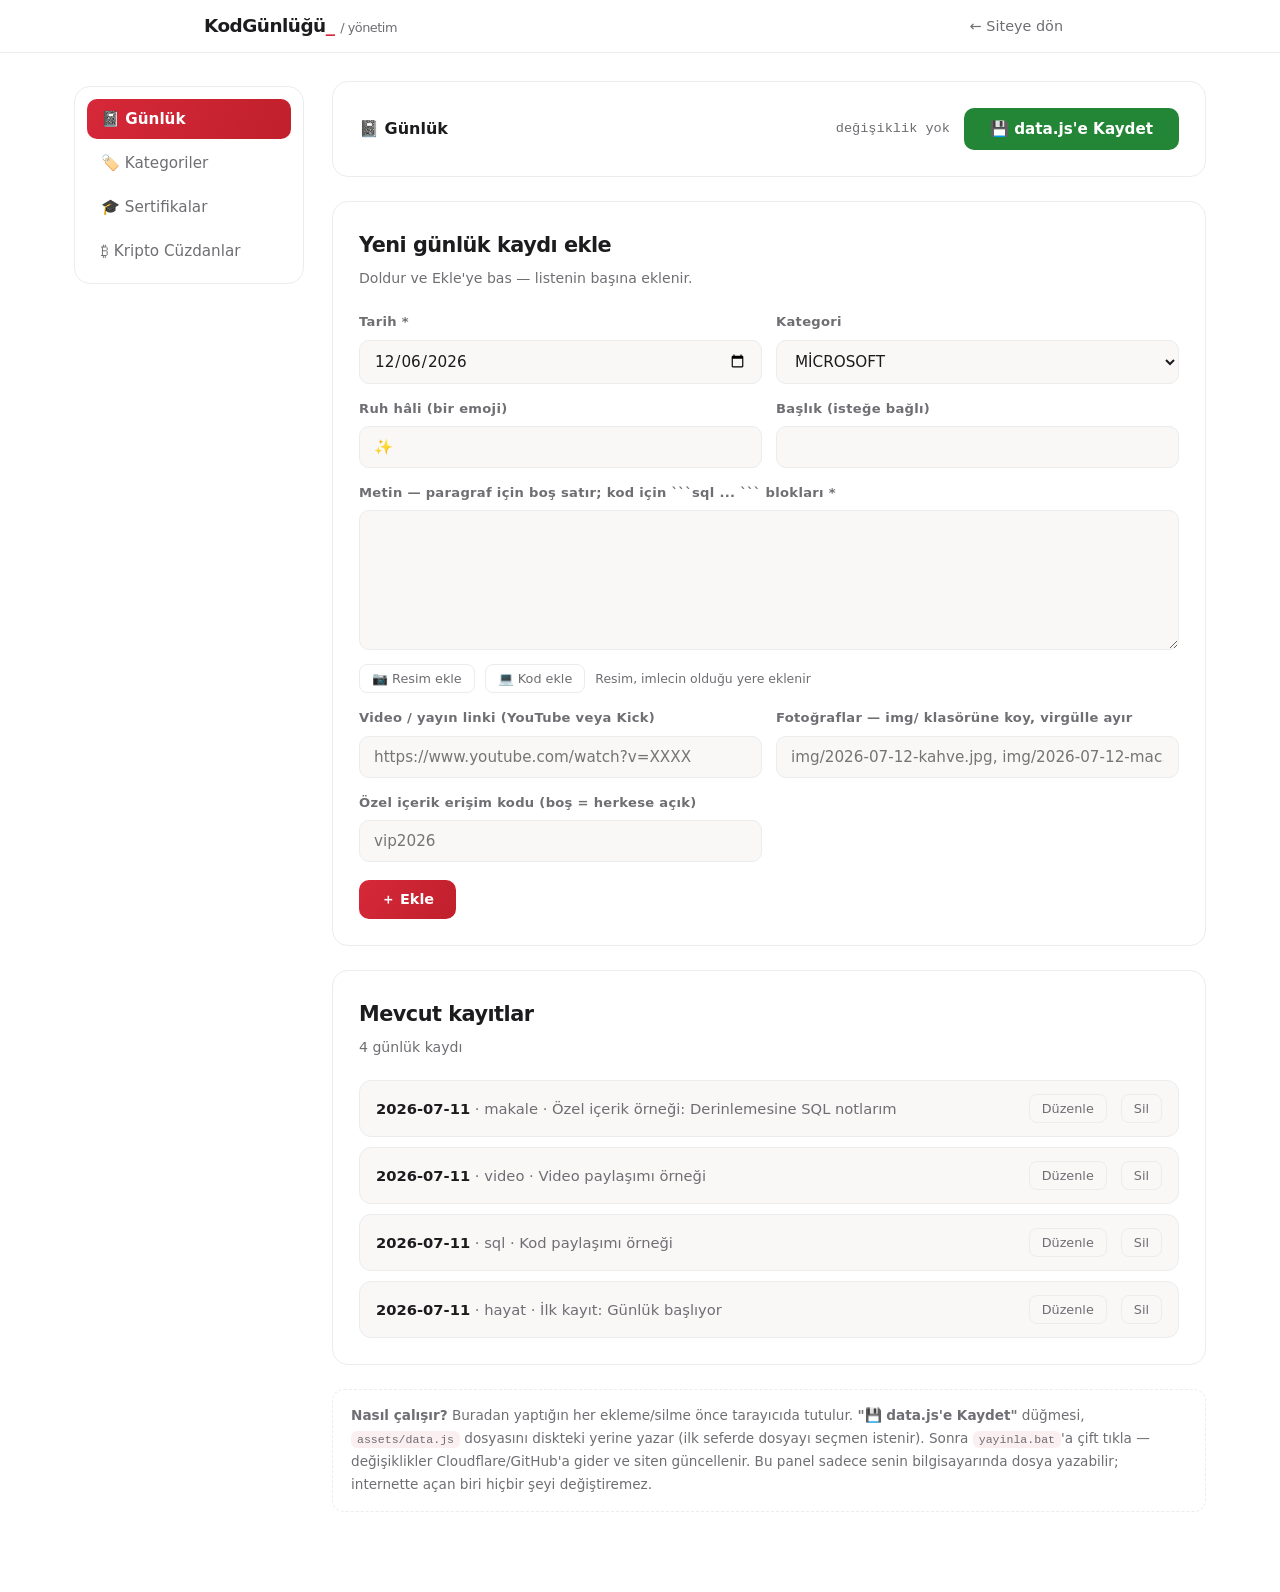
==== commit 1fd3d0ef: "Yaziya satir ici resim (![...](img/..)) + panelde Resim ekle / Kod ekle dugmeleri Co-Authored-By: Cl" ====
--- a/admin.html
+++ b/admin.html
@@ -98,6 +98,15 @@
 
     .form-actions { margin-top: 18px; display: flex; gap: 12px; align-items: center; flex-wrap: wrap; }
 
+    .editor-bar {
+      display: flex;
+      gap: 10px;
+      align-items: center;
+      margin-top: 8px;
+      flex-wrap: wrap;
+    }
+    .editor-hint { color: var(--text-dim); font-size: 0.78rem; }
+
     .btn-small {
       padding: 10px 22px;
       border-radius: 10px;
--- a/assets/style.css
+++ b/assets/style.css
@@ -7,7 +7,7 @@
   --font-display: "Segoe UI Variable Display", "Segoe UI", system-ui, -apple-system, sans-serif;
   --font-sans: "Segoe UI Variable Text", "Segoe UI", system-ui, -apple-system, sans-serif;
   --font-mono: "Cascadia Code", "Consolas", monospace;
-  --maxw: 1080px;
+  --maxw: 920px;
   --radius: 16px;
 }
 
@@ -81,13 +81,13 @@
 .nav {
   display: flex;
   align-items: center;
-  gap: 24px;
-  height: 62px;
+  gap: 18px;
+  height: 52px;
 }
 
 .brand {
   font-family: var(--font-display);
-  font-size: 1.35rem;
+  font-size: 1.15rem;
   font-weight: 800;
   color: var(--text);
   letter-spacing: -0.5px;
@@ -336,11 +336,11 @@
 .btn-ghost:hover { border-color: var(--border-hover); }
 
 /* ---------- Bölümler ---------- */
-.section { padding: 70px 24px; }
+.section { padding: 34px 24px; }
 
 .section-title {
   font-family: var(--font-display);
-  font-size: clamp(1.7rem, 4vw, 2.2rem);
+  font-size: clamp(1.35rem, 3vw, 1.7rem);
   font-weight: 800;
   letter-spacing: -1px;
   margin-bottom: 12px;
@@ -358,7 +358,8 @@
 
 .section-desc {
   color: var(--text-dim);
-  margin-bottom: 36px;
+  font-size: 0.92rem;
+  margin-bottom: 18px;
   max-width: 640px;
 }
 
@@ -366,7 +367,7 @@
 .about-grid {
   display: grid;
   grid-template-columns: 1.6fr 1fr;
-  gap: 36px;
+  gap: 26px;
   align-items: start;
   margin-top: 24px;
 }
@@ -411,8 +412,8 @@
 /* ---------- Sertifikalar ---------- */
 .cert-grid {
   display: grid;
-  grid-template-columns: repeat(auto-fill, minmax(250px, 1fr));
-  gap: 20px;
+  grid-template-columns: repeat(auto-fill, minmax(230px, 1fr));
+  gap: 14px;
 }
 
 .cert-card {
@@ -421,7 +422,7 @@
   background: var(--bg-card);
   border: 1px solid var(--border);
   border-radius: var(--radius);
-  padding: 24px;
+  padding: 18px 20px;
   color: var(--text);
   overflow: hidden;
   transition: transform 0.2s, border-color 0.2s, box-shadow 0.2s;
@@ -466,72 +467,115 @@
 .cert-verify { font-size: 0.82rem; color: var(--text-dim); margin-top: 12px; }
 a.cert-card .cert-verify { color: var(--accent-2); }
 
-/* ---------- Videolar ---------- */
-.video-grid {
+/* ---------- Kripto cüzdanlar (Destek & Sponsorluk) ---------- */
+.crypto-grid {
   display: grid;
-  grid-template-columns: repeat(auto-fill, minmax(300px, 1fr));
-  gap: 24px;
-}
-
-.video-card {
+  grid-template-columns: repeat(auto-fill, minmax(260px, 1fr));
+  gap: 14px;
+}
+
+.crypto-card {
   background: var(--bg-card);
   border: 1px solid var(--border);
+  border-top: 3px solid var(--accent);
   border-radius: var(--radius);
+  padding: 22px 24px;
+}
+
+.crypto-code {
+  display: inline-block;
+  font-family: var(--font-mono);
+  font-size: 0.85rem;
+  font-weight: 700;
+  letter-spacing: 1px;
+  color: var(--accent);
+  background: var(--accent-soft);
+  padding: 4px 12px;
+  border-radius: 8px;
+}
+
+.crypto-name { font-weight: 700; margin-top: 10px; font-size: 0.95rem; }
+
+.crypto-addr {
+  font-family: var(--font-mono);
+  font-size: 0.78rem;
+  color: var(--text-dim);
+  margin: 10px 0 12px;
+  word-break: break-all;
+  background: var(--bg-soft);
+  border: 1px dashed var(--border);
+  border-radius: 8px;
+  padding: 8px 10px;
+}
+
+/* ---------- Özel (kilitli) içerik ---------- */
+.diary-lock {
+  margin-top: 6px;
+  border: 1px dashed var(--accent);
+  border-radius: 12px;
+  padding: 18px 20px;
+  background: var(--accent-soft);
+}
+
+.lock-msg { color: var(--text); font-size: 0.92rem; margin-bottom: 12px; }
+
+.lock-row { display: flex; gap: 10px; flex-wrap: wrap; }
+
+.lock-input {
+  flex: 1;
+  min-width: 160px;
+  background: var(--bg);
+  border: 1px solid var(--border);
+  border-radius: 10px;
+  color: var(--text);
+  font-family: var(--font-sans);
+  font-size: 0.92rem;
+  padding: 10px 14px;
+  outline: none;
+}
+.lock-input:focus { border-color: var(--accent); }
+
+.lock-btn {
+  background: var(--accent);
+  color: #fff;
+  border: none;
+  border-radius: 10px;
+  padding: 10px 24px;
+  font-weight: 700;
+  font-size: 0.92rem;
+  cursor: pointer;
+  font-family: var(--font-sans);
+}
+.lock-btn:hover { background: var(--accent-2); }
+
+/* ---------- Video / canlı yayın gömme ---------- */
+.diary-video {
+  margin: 14px 0;
+  border-radius: 12px;
   overflow: hidden;
-  transition: transform 0.2s, box-shadow 0.2s, border-color 0.2s;
-}
-.video-card:hover {
-  transform: translateY(-4px);
-  box-shadow: var(--shadow);
-  border-color: var(--border-hover);
-}
-
-.video-frame {
+  border: 1px solid var(--border);
+  background: #000;
+}
+
+.diary-video iframe {
+  display: block;
+  width: 100%;
   aspect-ratio: 16 / 9;
-  width: 100%;
   border: none;
-  display: block;
-  background: var(--bg-soft);
-}
-
-.video-placeholder {
-  aspect-ratio: 16 / 9;
-  display: flex;
-  align-items: center;
-  justify-content: center;
-  background: var(--bg-soft);
-  color: var(--text-dim);
-  font-size: 2.4rem;
-}
-
-.video-body { padding: 16px 18px; }
-.video-title { font-weight: 700; font-size: 1rem; }
-.video-desc { color: var(--text-dim); font-size: 0.88rem; margin-top: 5px; }
-
-/* ---------- Kod / Projeler ---------- */
-.project-grid {
-  display: grid;
-  grid-template-columns: repeat(auto-fill, minmax(280px, 1fr));
-  gap: 24px;
-}
-
-.project-card {
-  background: var(--bg-card);
-  border: 1px solid var(--border);
-  border-radius: var(--radius);
-  padding: 24px;
-  transition: transform 0.2s, border-color 0.2s, box-shadow 0.2s;
-}
-.project-card:hover {
-  border-color: var(--border-hover);
-  box-shadow: var(--shadow);
-}
-
-.project-icon { font-size: 1.7rem; }
-.project-name { font-weight: 700; font-size: 1.05rem; margin: 10px 0 6px; }
-.project-desc { color: var(--text-dim); font-size: 0.92rem; }
-
-.project-tags { margin-top: 14px; display: flex; gap: 8px; flex-wrap: wrap; }
+}
+
+.diary-video-link {
+  display: inline-block;
+  margin: 12px 0;
+  padding: 10px 20px;
+  border: 1px solid var(--accent);
+  border-radius: 10px;
+  color: var(--accent);
+  font-weight: 600;
+  font-size: 0.9rem;
+}
+.diary-video-link:hover { background: var(--accent); color: #fff; text-decoration: none; }
+
 .tag {
   font-family: var(--font-mono);
   font-size: 0.72rem;
@@ -544,21 +588,33 @@
 .project-link { display: inline-block; margin-top: 14px; font-size: 0.88rem; }
 
 /* ---------- Günlük ---------- */
-.section-first { padding-top: 36px; }
-
-.inline-stats {
-  font-family: var(--font-mono);
-  font-size: 0.82rem;
-  color: var(--accent-2);
-  letter-spacing: 0.5px;
+.section-first { padding-top: 22px; }
+
+/* Günlük sayfası sloganı — büyük ve ortada */
+.gunluk-slogan {
+  font-family: var(--font-display);
+  font-size: clamp(1.7rem, 4.5vw, 2.6rem);
+  font-weight: 800;
+  letter-spacing: -1px;
+  line-height: 1.2;
+  text-align: center;
+  margin: 18px 0 6px;
+}
+.gunluk-slogan .vurgu { color: var(--accent); }
+
+.gunluk-alt {
+  text-align: center;
+  color: var(--text-dim);
+  font-size: 0.95rem;
+  margin-bottom: 28px;
 }
 
 .filter-row {
   display: flex;
   align-items: center;
-  gap: 16px;
+  gap: 12px;
   flex-wrap: wrap;
-  margin-bottom: 28px;
+  margin-bottom: 16px;
 }
 
 .filter-bar {
@@ -581,14 +637,14 @@
 
 .diary-search {
   margin-left: auto;
-  min-width: 230px;
+  min-width: 200px;
   background: var(--bg-card);
   border: 1px solid var(--border);
   border-radius: 12px;
   color: var(--text);
   font-family: var(--font-sans);
-  font-size: 0.92rem;
-  padding: 10px 16px;
+  font-size: 0.88rem;
+  padding: 7px 14px;
   outline: none;
   transition: border-color 0.15s, box-shadow 0.15s;
 }
@@ -601,9 +657,9 @@
 
 .chip {
   font-family: var(--font-mono);
-  font-size: 0.78rem;
-  letter-spacing: 1px;
-  padding: 9px 18px;
+  font-size: 0.72rem;
+  letter-spacing: 0.5px;
+  padding: 6px 14px;
   border-radius: 10px;
   border: 1px solid var(--border);
   background: var(--bg-card);
@@ -621,17 +677,57 @@
 
 .diary-empty { color: var(--text-dim); font-style: italic; }
 
-.diary-list { display: flex; flex-direction: column; gap: 18px; }
+/* Liste özeti ve içerik göstergeleri */
+.diary-excerpt {
+  color: var(--text-dim);
+  font-size: 0.93rem;
+  line-height: 1.6;
+}
+
+.diary-badges {
+  margin-top: 8px;
+  font-size: 0.78rem;
+  color: var(--text-dim);
+}
+
+/* Arşiv */
+.arsiv-baslik { margin-top: 18px; padding-top: 14px; border-top: 1px solid var(--border); }
+.arsiv-item.active { background: var(--accent-soft); border-left-color: var(--accent); }
+
+/* Detay (ana içerik) görünümü */
+.back-btn {
+  display: inline-flex;
+  align-items: center;
+  gap: 6px;
+  background: none;
+  border: 1px solid var(--border);
+  border-radius: 10px;
+  color: var(--text-dim);
+  font-family: var(--font-sans);
+  font-size: 0.85rem;
+  font-weight: 600;
+  padding: 7px 16px;
+  margin-bottom: 14px;
+  cursor: pointer;
+  transition: border-color 0.15s, color 0.15s;
+}
+.back-btn:hover { border-color: var(--accent); color: var(--accent); }
+
+.diary-card.detail { cursor: default; border-bottom: none; padding-top: 4px; }
+.diary-card.detail .diary-title-big { font-size: clamp(1.3rem, 3vw, 1.7rem); }
+.diary-card.detail:hover .diary-title-big { color: var(--text); }
+
+.diary-list { display: flex; flex-direction: column; gap: 4px; }
 
 .diary-month {
   font-family: var(--font-mono);
-  font-size: 0.9rem;
+  font-size: 0.75rem;
   font-weight: 400;
   color: var(--text-dim);
   letter-spacing: 3px;
   text-transform: uppercase;
-  margin: 26px 0 4px;
-  padding-bottom: 10px;
+  margin: 16px 0 0;
+  padding-bottom: 8px;
   border-bottom: 1px solid var(--border);
 }
 .diary-month:first-child { margin-top: 0; }
@@ -639,8 +735,8 @@
 /* Blog düzeni: solda konu listesi, sağda yazılar */
 .diary-layout {
   display: grid;
-  grid-template-columns: 270px 1fr;
-  gap: 28px;
+  grid-template-columns: 225px 1fr;
+  gap: 22px;
   align-items: start;
 }
 
@@ -665,6 +761,62 @@
 }
 
 .diary-nav-list { list-style: none; display: flex; flex-direction: column; gap: 2px; }
+
+/* Kategori grupları */
+.nav-grup { list-style: none; }
+
+.nav-grup-baslik {
+  display: flex;
+  align-items: center;
+  gap: 8px;
+  width: 100%;
+  background: none;
+  border: none;
+  cursor: pointer;
+  padding: 8px 10px;
+  border-radius: 8px;
+  font-family: var(--font-mono);
+  font-size: 0.72rem;
+  letter-spacing: 1px;
+  color: var(--text);
+  transition: background 0.15s;
+}
+.nav-grup-baslik:hover { background: var(--accent-soft); }
+
+.nav-grup-ok {
+  color: var(--accent);
+  font-size: 0.7rem;
+  transition: transform 0.15s;
+}
+.nav-grup:not(.open) .nav-grup-ok { transform: rotate(-90deg); }
+
+.nav-grup-ad { font-weight: 700; }
+
+.nav-grup-adet {
+  margin-left: auto;
+  background: var(--accent-soft);
+  color: var(--accent);
+  font-size: 0.68rem;
+  font-weight: 700;
+  padding: 1px 8px;
+  border-radius: 999px;
+}
+
+.nav-grup-liste {
+  list-style: none;
+  margin: 0 0 6px 14px;
+  border-left: 1px solid var(--border);
+  padding-left: 6px;
+  display: none;
+}
+.nav-grup.open .nav-grup-liste { display: block; }
+
+.popular-box {
+  padding-bottom: 12px;
+  margin-bottom: 12px;
+  border-bottom: 1px solid var(--border);
+}
+.popular-box[hidden] { display: none; }
 
 .diary-nav-item {
   display: block;
@@ -674,7 +826,7 @@
   border: none;
   border-left: 2px solid transparent;
   border-radius: 0 10px 10px 0;
-  padding: 9px 12px;
+  padding: 6px 10px;
   cursor: pointer;
   font-family: var(--font-sans);
   transition: background 0.15s, border-color 0.15s;
@@ -685,7 +837,7 @@
 .dn-title {
   display: block;
   color: var(--text);
-  font-size: 0.9rem;
+  font-size: 0.84rem;
   font-weight: 600;
   line-height: 1.4;
   overflow: hidden;
@@ -705,7 +857,7 @@
 /* Yazı: büyük başlık üstte, tarih sağda — sade liste görünümü */
 .diary-card {
   display: block;
-  padding: 26px 4px;
+  padding: 16px 4px;
   border-bottom: 1px solid var(--border);
   cursor: pointer;
   scroll-margin-top: 86px;
@@ -717,13 +869,13 @@
   display: flex;
   align-items: flex-start;
   justify-content: space-between;
-  gap: 18px;
-  margin-bottom: 10px;
+  gap: 14px;
+  margin-bottom: 6px;
 }
 
 .diary-title-big {
   font-family: var(--font-display);
-  font-size: clamp(1.3rem, 3vw, 1.7rem);
+  font-size: clamp(1.05rem, 2.4vw, 1.3rem);
   font-weight: 800;
   letter-spacing: -0.6px;
   line-height: 1.25;
@@ -737,7 +889,7 @@
 
 .dd-date {
   font-family: var(--font-mono);
-  font-size: 0.82rem;
+  font-size: 0.75rem;
   font-weight: 700;
   color: var(--accent);
   white-space: nowrap;
@@ -755,15 +907,16 @@
 .diary-meta {
   display: flex;
   align-items: center;
-  gap: 10px;
-  margin-bottom: 12px;
+  gap: 8px;
+  margin-bottom: 8px;
   flex-wrap: wrap;
 }
 .diary-mood { font-size: 1em; }
 
 .diary-text {
   color: var(--text-dim);
-  font-size: 0.97rem;
+  font-size: 0.93rem;
+  line-height: 1.6;
   max-height: 5.4em;
   overflow: hidden;
 }
@@ -837,6 +990,19 @@
 [data-theme="light"] .tok-string { color: #14833b; }
 
 .post-more { margin-top: 12px; font-size: 0.85rem; color: var(--accent-2); }
+
+/* Yazı içine gömülü resim */
+.diary-inline-img {
+  display: block;
+  max-width: 100%;
+  max-height: 420px;
+  border-radius: 12px;
+  border: 1px solid var(--border);
+  margin: 12px 0;
+  cursor: zoom-in;
+  transition: transform 0.15s;
+}
+.diary-inline-img:hover { transform: scale(1.01); }
 
 /* Günlük fotoğrafları */
 .diary-photos {
@@ -901,8 +1067,8 @@
 /* ---------- Footer ---------- */
 .site-footer {
   border-top: 1px solid var(--border);
-  padding: 44px 0;
-  margin-top: 40px;
+  padding: 26px 0;
+  margin-top: 24px;
   background: var(--bg-soft);
 }
 
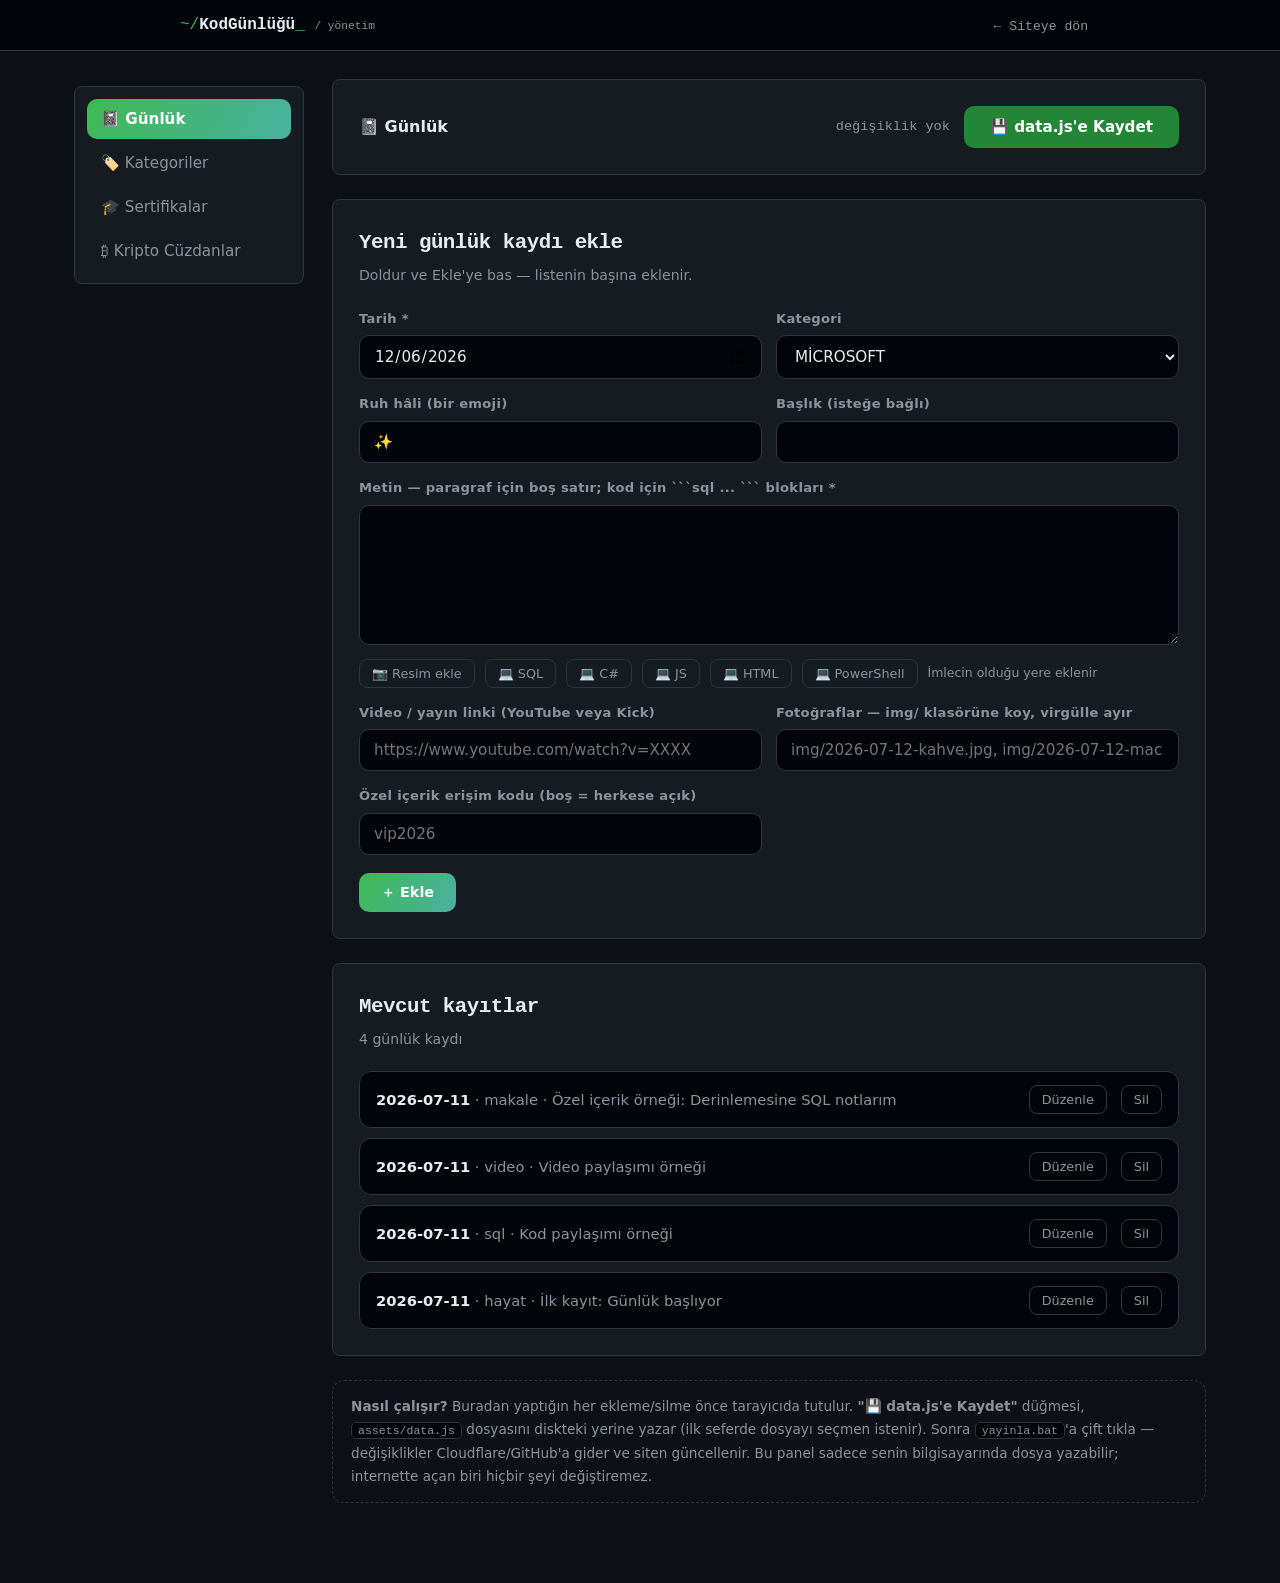
==== commit 6bd0c160: "Tema komple yenilendi: kod editoru estetigi (GitHub Dark), mono basliklar, terminal ogeleri Co-Autho" ====
--- a/admin.html
+++ b/admin.html
@@ -1,5 +1,5 @@
 <!DOCTYPE html>
-<html lang="tr" data-theme="light">
+<html lang="tr" data-theme="dark">
 <head>
   <meta charset="UTF-8">
   <meta name="viewport" content="width=device-width, initial-scale=1.0">
--- a/assets/style.css
+++ b/assets/style.css
@@ -1,44 +1,48 @@
 /* ============================================================
-   Çarnaçar — modern koyu tema
-   Renkleri değiştirmek için :root ve [data-theme] bloklarını düzenle.
+   KodGünlüğü — programcı blogu teması (kod editörü estetiği)
+   Varsayılan: koyu (GitHub Dark tarzı). Açık tema da mevcut.
    ============================================================ */
 
 :root {
-  --font-display: "Segoe UI Variable Display", "Segoe UI", system-ui, -apple-system, sans-serif;
-  --font-sans: "Segoe UI Variable Text", "Segoe UI", system-ui, -apple-system, sans-serif;
-  --font-mono: "Cascadia Code", "Consolas", monospace;
-  --maxw: 920px;
-  --radius: 16px;
+  --font-mono: "Cascadia Code", "Consolas", "JetBrains Mono", monospace;
+  --font-sans: "Segoe UI Variable Text", "Segoe UI", system-ui, sans-serif;
+  --font-display: var(--font-mono); /* programcı blogu: başlıklar mono */
+  --maxw: 960px;
+  --radius: 8px;
+}
+
+[data-theme="dark"] {
+  --bg: #0d1117;
+  --bg-soft: #010409;
+  --bg-card: #161b22;
+  --text: #e6edf3;
+  --text-dim: #8b949e;
+  --accent: #3fb950;        /* terminal yeşili */
+  --accent-2: #58a6ff;      /* link mavisi */
+  --accent-soft: rgba(63, 185, 80, 0.12);
+  --border: #30363d;
+  --border-hover: #6e7681;
+  --shadow: 0 8px 24px rgba(1, 4, 9, 0.6);
+  --tok-kw: #ff7b72;
+  --tok-str: #a5d6ff;
+  --tok-num: #79c0ff;
 }
 
 [data-theme="light"] {
   --bg: #ffffff;
-  --bg-soft: #faf7f7;
+  --bg-soft: #f6f8fa;
   --bg-card: #ffffff;
-  --text: #1c1c1e;
-  --text-dim: #6e6e73;
-  --accent: #d62839;
-  --accent-2: #a4161a;
-  --accent-soft: rgba(214, 40, 57, 0.07);
-  --border: #ececec;
-  --border-hover: #d9d9d9;
-  --shadow: 0 4px 16px rgba(0, 0, 0, 0.06);
-  --glow: 0 4px 16px rgba(214, 40, 57, 0.12);
-}
-
-[data-theme="dark"] {
-  --bg: #121214;
-  --bg-soft: #18181b;
-  --bg-card: #1c1c1f;
-  --text: #ededf0;
-  --text-dim: #8e8e96;
-  --accent: #ff5c6c;
-  --accent-2: #ff8b96;
-  --accent-soft: rgba(255, 92, 108, 0.1);
-  --border: #26262b;
-  --border-hover: #3a3a42;
-  --shadow: 0 8px 24px rgba(0, 0, 0, 0.4);
-  --glow: 0 8px 24px rgba(255, 92, 108, 0.14);
+  --text: #1f2328;
+  --text-dim: #656d76;
+  --accent: #1a7f37;
+  --accent-2: #0969da;
+  --accent-soft: rgba(26, 127, 55, 0.1);
+  --border: #d0d7de;
+  --border-hover: #8c959f;
+  --shadow: 0 8px 24px rgba(31, 35, 40, 0.08);
+  --tok-kw: #cf222e;
+  --tok-str: #0a3069;
+  --tok-num: #0550ae;
 }
 
 * { margin: 0; padding: 0; box-sizing: border-box; }
@@ -49,83 +53,88 @@
   background: var(--bg);
   color: var(--text);
   font-family: var(--font-sans);
-  line-height: 1.7;
-  transition: background 0.3s, color 0.3s;
-}
-
-.container { max-width: var(--maxw); margin: 0 auto; padding: 0 24px; }
-
-a { color: var(--accent); text-decoration: none; }
+  line-height: 1.65;
+  transition: background 0.2s, color 0.2s;
+}
+
+.container { max-width: var(--maxw); margin: 0 auto; padding: 0 20px; }
+
+a { color: var(--accent-2); text-decoration: none; }
 a:hover { text-decoration: underline; }
 
 code {
   font-family: var(--font-mono);
   font-size: 0.85em;
-  background: var(--accent-soft);
-  padding: 2px 6px;
-  border-radius: 6px;
-}
-
-::selection { background: var(--accent); color: var(--bg); }
-
-/* ---------- Header ---------- */
+  background: var(--bg-soft);
+  border: 1px solid var(--border);
+  padding: 1px 6px;
+  border-radius: 5px;
+}
+
+::selection { background: var(--accent-2); color: var(--bg); }
+
+/* ---------- Üst çubuk: terminal başlığı ---------- */
 .site-header {
   position: sticky;
   top: 0;
   z-index: 50;
-  background: color-mix(in srgb, var(--bg) 72%, transparent);
-  backdrop-filter: blur(14px) saturate(1.4);
+  background: var(--bg-soft);
   border-bottom: 1px solid var(--border);
 }
 
 .nav {
   display: flex;
   align-items: center;
-  gap: 18px;
-  height: 52px;
+  gap: 14px;
+  height: 50px;
 }
 
 .brand {
-  font-family: var(--font-display);
-  font-size: 1.15rem;
-  font-weight: 800;
-  color: var(--text);
-  letter-spacing: -0.5px;
-}
+  font-family: var(--font-mono);
+  font-size: 1rem;
+  font-weight: 700;
+  color: var(--text);
+  letter-spacing: 0;
+}
+.brand::before { content: "~/"; color: var(--accent); font-weight: 400; }
 .brand:hover { text-decoration: none; }
-.brand-dot { color: var(--accent); }
+.brand-dot {
+  color: var(--accent);
+  animation: imlec-yanip 1.1s steps(1) infinite;
+}
+@keyframes imlec-yanip { 50% { opacity: 0; } }
 
 .brand-sig {
-  font-family: "Segoe Script", "Brush Script MT", cursive;
-  font-size: 0.88rem;
-  color: var(--text-dim);
-  margin-left: -6px;
+  font-family: var(--font-mono);
+  font-size: 0.78rem;
+  color: var(--text-dim);
   white-space: nowrap;
-  transform: rotate(-2deg);
-  display: inline-block;
-}
-
-@media (max-width: 560px) {
+}
+.brand-sig::before { content: "// "; }
+
+@media (max-width: 620px) {
   .brand-sig { display: none; }
 }
 
 .nav-links {
   display: flex;
-  gap: 6px;
+  gap: 2px;
   list-style: none;
   margin-left: auto;
   flex-wrap: wrap;
 }
 .nav-links a {
-  color: var(--text-dim);
-  font-size: 0.9rem;
-  padding: 7px 13px;
-  border-radius: 999px;
+  font-family: var(--font-mono);
+  color: var(--text-dim);
+  font-size: 0.82rem;
+  padding: 6px 12px;
+  border-radius: 6px;
   transition: color 0.15s, background 0.15s;
 }
+.nav-links a::before { content: "."; color: var(--accent); opacity: 0; }
 .nav-links a:hover {
   color: var(--text);
-  background: var(--accent-soft);
+  background: var(--bg-card);
   text-decoration: none;
 }
 
@@ -133,228 +142,27 @@
   background: none;
   border: 1px solid var(--border);
   color: var(--text);
-  width: 38px;
-  height: 38px;
-  border-radius: 50%;
+  width: 34px;
+  height: 34px;
+  border-radius: 6px;
   cursor: pointer;
-  font-size: 1rem;
-  transition: border-color 0.2s, transform 0.2s;
-}
-.theme-toggle:hover { border-color: var(--accent); transform: rotate(15deg); }
-
-/* ---------- Hero ---------- */
-.hero {
-  position: relative;
-  padding: 26px 24px 26px;
-  text-align: center;
-  overflow: hidden;
-}
-
-/* Üstte yumuşak mor parlama */
-.hero::before {
-  content: "";
-  position: absolute;
-  top: -220px;
-  left: 50%;
-  transform: translateX(-50%);
-  width: 720px;
-  height: 460px;
-  background: radial-gradient(closest-side, var(--accent-soft), transparent 70%);
-  pointer-events: none;
-}
-
-.hero > * { position: relative; }
-
-/* ---- Kod yazan robot ---- */
-.hero-bot {
-  width: min(76px, 30vw);
-  margin: 0 auto 2px;
-  animation: bot-float 4s ease-in-out infinite;
-}
-.hero-bot svg { width: 100%; height: auto; display: block; }
-
-.bot-metal {
-  fill: var(--bg-card);
-  stroke: var(--accent);
-  stroke-width: 2.5;
-}
-.bot-line { stroke: var(--accent); stroke-width: 2.5; }
-.bot-antenna {
-  fill: var(--accent-2);
-  animation: bot-glow 1.6s ease-in-out infinite;
-}
-.bot-eye {
-  fill: var(--accent-2);
-  animation: bot-blink 3.4s infinite;
-  transform-box: fill-box;
-  transform-origin: center;
-}
-.bot-mouth { fill: var(--accent); opacity: 0.8; }
-.bot-chest {
-  fill: none;
-  stroke: var(--accent-2);
-  stroke-width: 2;
-  animation: bot-glow 2.2s ease-in-out infinite;
-}
-.bot-screen {
-  fill: var(--bg-soft);
-  stroke: var(--border-hover);
-  stroke-width: 2;
-}
-.bot-base { fill: var(--border-hover); }
-
-.code-line { fill: var(--accent); }
-.code-line.c2 { fill: var(--accent-2); }
-.code-line.c4 { fill: var(--accent-2); }
-.c1 { animation: bot-type 2.8s steps(12) infinite; }
-.c2 { animation: bot-type 2.8s steps(10) 0.4s infinite; }
-.c3 { animation: bot-type 2.8s steps(14) 0.8s infinite; }
-.c4 { animation: bot-type 2.8s steps(8) 1.2s infinite; }
-
-.bot-arm {
-  fill: var(--bg-card);
-  stroke: var(--accent);
-  stroke-width: 2.5;
-  transform-box: fill-box;
-  transform-origin: top center;
-}
-.arm-left { animation: bot-typing 0.34s ease-in-out infinite alternate; }
-.arm-right { animation: bot-typing 0.34s ease-in-out 0.17s infinite alternate; }
-
-@keyframes bot-float {
-  0%, 100% { transform: translateY(0); }
-  50% { transform: translateY(-8px); }
-}
-@keyframes bot-blink {
-  0%, 91%, 100% { transform: scaleY(1); }
-  94%, 97% { transform: scaleY(0.08); }
-}
-@keyframes bot-glow {
-  0%, 100% { opacity: 1; }
-  50% { opacity: 0.35; }
-}
-@keyframes bot-typing {
-  from { transform: translateY(0); }
-  to { transform: translateY(5px); }
-}
-@keyframes bot-type {
-  0% { width: 0; }
-  55% { width: 88px; }
-  75% { width: 88px; opacity: 1; }
-  85% { opacity: 0; }
-  100% { width: 0; opacity: 1; }
-}
-@keyframes bot-type-short { 0% { width: 0; } 60%, 80% { width: 60px; } 100% { width: 0; } }
-.c2, .c4 { animation-name: bot-type-short; }
-
-@media (prefers-reduced-motion: reduce) {
-  .hero-bot, .bot-eye, .bot-antenna, .bot-chest, .bot-arm, .code-line { animation: none; }
-  .code-line { width: 70px; }
-}
-
-.hero-title.hero-slogan { letter-spacing: -0.8px; font-size: clamp(1.5rem, 3.8vw, 2.1rem); }
-
-.hero-eyebrow {
-  display: inline-block;
-  color: var(--accent-2);
-  font-family: var(--font-mono);
-  font-size: 0.78rem;
-  letter-spacing: 1px;
-  margin-bottom: 12px;
-  padding: 5px 14px;
-  border: 1px solid var(--border);
-  border-radius: 999px;
-  background: var(--bg-card);
-}
-
-.hero-title {
-  font-family: var(--font-display);
-  font-size: clamp(3rem, 9vw, 5.5rem);
-  font-weight: 800;
-  letter-spacing: -2px;
-  line-height: 1.05;
-  background: linear-gradient(100deg, var(--text) 30%, var(--accent) 65%, var(--accent-2));
-  -webkit-background-clip: text;
-  background-clip: text;
-  -webkit-text-fill-color: transparent;
-}
-
-.hero-tagline {
-  font-size: clamp(0.95rem, 2.5vw, 1.15rem);
-  color: var(--text-dim);
-  margin-top: 8px;
-  font-weight: 500;
-}
-
-.hero-desc {
-  max-width: 560px;
-  margin: 10px auto 0;
-  color: var(--text-dim);
-  font-size: 0.94rem;
-}
-
-.hero-stats {
-  margin-top: 10px;
-  font-family: var(--font-mono);
-  font-size: 0.8rem;
-  color: var(--accent-2);
-  letter-spacing: 1px;
-}
-
-.hero-actions {
-  margin-top: 14px;
-  display: flex;
-  gap: 12px;
-  justify-content: center;
-  flex-wrap: wrap;
-}
-
-.hero-actions .btn { padding: 10px 22px; font-size: 0.9rem; }
-
-.btn {
-  display: inline-block;
-  padding: 13px 28px;
-  border-radius: 12px;
-  font-size: 0.95rem;
-  font-weight: 600;
-  letter-spacing: 0.2px;
-  transition: transform 0.15s, box-shadow 0.15s, border-color 0.15s;
-}
-.btn:hover { text-decoration: none; transform: translateY(-2px); }
-
-.btn-primary {
-  background: var(--accent);
-  color: #fff;
-}
-.btn-primary:hover { background: var(--accent-2); }
-
-.btn-ghost {
-  border: 1px solid var(--border);
-  color: var(--text);
-  background: var(--bg-card);
-}
-.btn-ghost:hover { border-color: var(--border-hover); }
+  font-size: 0.9rem;
+  transition: border-color 0.15s;
+}
+.theme-toggle:hover { border-color: var(--border-hover); }
 
 /* ---------- Bölümler ---------- */
-.section { padding: 34px 24px; }
+.section { padding: 30px 20px; }
+.section-first { padding-top: 24px; }
 
 .section-title {
-  font-family: var(--font-display);
-  font-size: clamp(1.35rem, 3vw, 1.7rem);
-  font-weight: 800;
-  letter-spacing: -1px;
-  margin-bottom: 12px;
-}
-
-.section-no {
-  color: var(--accent);
-  font-family: var(--font-mono);
-  font-size: 0.55em;
-  font-weight: 400;
-  vertical-align: middle;
-  margin-right: 10px;
-  letter-spacing: 2px;
-}
+  font-family: var(--font-mono);
+  font-size: clamp(1.15rem, 2.6vw, 1.45rem);
+  font-weight: 700;
+  letter-spacing: -0.5px;
+  margin-bottom: 10px;
+}
+.section-title::before { content: "# "; color: var(--accent); }
 
 .section-desc {
   color: var(--text-dim);
@@ -363,460 +171,167 @@
   max-width: 640px;
 }
 
-/* ---------- Hakkımda ---------- */
-.about-grid {
-  display: grid;
-  grid-template-columns: 1.6fr 1fr;
-  gap: 26px;
-  align-items: start;
-  margin-top: 24px;
-}
-
-.about-text p { margin-bottom: 16px; }
-.about-note { color: var(--text-dim); font-size: 0.9rem; }
-
-.about-card {
-  background: var(--bg-card);
-  border: 1px solid var(--border);
-  border-radius: var(--radius);
-  padding: 28px;
+/* ---------- Günlük sloganı: kod yorumu gibi ---------- */
+.gunluk-slogan {
+  font-family: var(--font-mono);
+  font-size: clamp(1.15rem, 3.2vw, 1.8rem);
+  font-weight: 700;
+  letter-spacing: -0.5px;
+  line-height: 1.35;
   text-align: center;
-  box-shadow: var(--shadow);
-}
-
-.about-avatar {
-  width: 88px;
-  height: 88px;
-  margin: 0 auto 18px;
-  border-radius: 24px;
-  background: var(--accent);
-  color: #fff;
-  font-family: var(--font-display);
-  font-size: 2.3rem;
-  font-weight: 800;
-  display: flex;
-  align-items: center;
-  justify-content: center;
-}
-
-.about-facts {
-  list-style: none;
-  text-align: left;
-  color: var(--text-dim);
-  font-size: 0.95rem;
-}
-.about-facts li { padding: 8px 0; border-bottom: 1px solid var(--border); }
-.about-facts li:last-child { border-bottom: none; }
-.about-facts span { margin-right: 8px; }
-
-/* ---------- Sertifikalar ---------- */
-.cert-grid {
-  display: grid;
-  grid-template-columns: repeat(auto-fill, minmax(230px, 1fr));
-  gap: 14px;
-}
-
-.cert-card {
-  position: relative;
-  display: block;
-  background: var(--bg-card);
-  border: 1px solid var(--border);
-  border-radius: var(--radius);
-  padding: 18px 20px;
-  color: var(--text);
-  overflow: hidden;
-  transition: transform 0.2s, border-color 0.2s, box-shadow 0.2s;
-}
-.cert-card::before {
-  content: "";
-  position: absolute;
-  top: 0;
-  left: 0;
-  right: 0;
-  height: 3px;
-  background: var(--accent);
-}
-.cert-card:hover {
-  border-color: var(--border-hover);
-  box-shadow: var(--shadow);
-  text-decoration: none;
-}
-
-.cert-code {
-  display: inline-block;
-  font-family: var(--font-mono);
-  font-size: 0.8rem;
-  font-weight: 700;
-  letter-spacing: 1px;
+  margin: 22px 0 4px;
+}
+.gunluk-slogan::before { content: "// "; color: var(--text-dim); font-weight: 400; }
+.gunluk-slogan .vurgu { color: var(--accent); }
+
+.gunluk-alt {
+  font-family: var(--font-mono);
+  text-align: center;
+  color: var(--text-dim);
+  font-size: 0.85rem;
+  margin-bottom: 26px;
+}
+.gunluk-alt::before { content: "$ "; color: var(--accent); }
+.gunluk-alt::after {
+  content: "▍";
   color: var(--accent);
-  background: var(--accent-soft);
-  padding: 4px 12px;
-  border-radius: 8px;
-}
-
-.cert-name { font-weight: 700; font-size: 1rem; margin-top: 12px; }
-
-.cert-date {
-  font-family: var(--font-mono);
-  font-size: 0.75rem;
-  color: var(--text-dim);
-  margin-top: 6px;
-  letter-spacing: 1px;
-}
-
-.cert-verify { font-size: 0.82rem; color: var(--text-dim); margin-top: 12px; }
-a.cert-card .cert-verify { color: var(--accent-2); }
-
-/* ---------- Kripto cüzdanlar (Destek & Sponsorluk) ---------- */
-.crypto-grid {
-  display: grid;
-  grid-template-columns: repeat(auto-fill, minmax(260px, 1fr));
-  gap: 14px;
-}
-
-.crypto-card {
-  background: var(--bg-card);
-  border: 1px solid var(--border);
-  border-top: 3px solid var(--accent);
-  border-radius: var(--radius);
-  padding: 22px 24px;
-}
-
-.crypto-code {
-  display: inline-block;
-  font-family: var(--font-mono);
-  font-size: 0.85rem;
-  font-weight: 700;
-  letter-spacing: 1px;
-  color: var(--accent);
-  background: var(--accent-soft);
-  padding: 4px 12px;
-  border-radius: 8px;
-}
-
-.crypto-name { font-weight: 700; margin-top: 10px; font-size: 0.95rem; }
-
-.crypto-addr {
-  font-family: var(--font-mono);
-  font-size: 0.78rem;
-  color: var(--text-dim);
-  margin: 10px 0 12px;
-  word-break: break-all;
-  background: var(--bg-soft);
-  border: 1px dashed var(--border);
-  border-radius: 8px;
-  padding: 8px 10px;
-}
-
-/* ---------- Özel (kilitli) içerik ---------- */
-.diary-lock {
-  margin-top: 6px;
-  border: 1px dashed var(--accent);
-  border-radius: 12px;
-  padding: 18px 20px;
-  background: var(--accent-soft);
-}
-
-.lock-msg { color: var(--text); font-size: 0.92rem; margin-bottom: 12px; }
-
-.lock-row { display: flex; gap: 10px; flex-wrap: wrap; }
-
-.lock-input {
-  flex: 1;
-  min-width: 160px;
-  background: var(--bg);
-  border: 1px solid var(--border);
-  border-radius: 10px;
-  color: var(--text);
-  font-family: var(--font-sans);
-  font-size: 0.92rem;
-  padding: 10px 14px;
-  outline: none;
-}
-.lock-input:focus { border-color: var(--accent); }
-
-.lock-btn {
-  background: var(--accent);
-  color: #fff;
-  border: none;
-  border-radius: 10px;
-  padding: 10px 24px;
-  font-weight: 700;
-  font-size: 0.92rem;
-  cursor: pointer;
-  font-family: var(--font-sans);
-}
-.lock-btn:hover { background: var(--accent-2); }
-
-/* ---------- Video / canlı yayın gömme ---------- */
-.diary-video {
-  margin: 14px 0;
-  border-radius: 12px;
-  overflow: hidden;
-  border: 1px solid var(--border);
-  background: #000;
-}
-
-.diary-video iframe {
-  display: block;
-  width: 100%;
-  aspect-ratio: 16 / 9;
-  border: none;
-}
-
-.diary-video-link {
-  display: inline-block;
-  margin: 12px 0;
-  padding: 10px 20px;
-  border: 1px solid var(--accent);
-  border-radius: 10px;
-  color: var(--accent);
-  font-weight: 600;
-  font-size: 0.9rem;
-}
-.diary-video-link:hover { background: var(--accent); color: #fff; text-decoration: none; }
-
-.tag {
-  font-family: var(--font-mono);
-  font-size: 0.72rem;
-  background: var(--accent-soft);
-  color: var(--accent);
-  padding: 3px 10px;
-  border-radius: 999px;
-}
-
-.project-link { display: inline-block; margin-top: 14px; font-size: 0.88rem; }
-
-/* ---------- Günlük ---------- */
-.section-first { padding-top: 22px; }
-
-/* Günlük sayfası sloganı — büyük ve ortada */
-.gunluk-slogan {
-  font-family: var(--font-display);
-  font-size: clamp(1.7rem, 4.5vw, 2.6rem);
-  font-weight: 800;
-  letter-spacing: -1px;
-  line-height: 1.2;
-  text-align: center;
-  margin: 18px 0 6px;
-}
-.gunluk-slogan .vurgu { color: var(--accent); }
-
-.gunluk-alt {
-  text-align: center;
-  color: var(--text-dim);
-  font-size: 0.95rem;
-  margin-bottom: 28px;
-}
-
+  animation: imlec-yanip 1.1s steps(1) infinite;
+}
+
+/* ---------- Filtreler ve arama ---------- */
 .filter-row {
   display: flex;
   align-items: center;
-  gap: 12px;
+  gap: 10px;
   flex-wrap: wrap;
   margin-bottom: 16px;
 }
 
-.filter-bar {
-  display: flex;
-  gap: 10px;
-  flex-wrap: wrap;
-}
-
-.chip-count {
-  display: inline-block;
-  margin-left: 8px;
-  padding: 1px 8px;
-  border-radius: 999px;
+.filter-bar { display: flex; gap: 6px; flex-wrap: wrap; }
+
+.chip {
+  font-family: var(--font-mono);
+  font-size: 0.75rem;
+  padding: 5px 12px;
+  border-radius: 6px;
+  border: 1px solid var(--border);
+  background: var(--bg-card);
+  color: var(--text-dim);
+  cursor: pointer;
+  transition: border-color 0.15s, color 0.15s, background 0.15s;
+}
+.chip::before { content: "["; color: var(--border-hover); }
+.chip::after { content: "]"; color: var(--border-hover); }
+.chip:hover { border-color: var(--border-hover); color: var(--text); }
+.chip.active {
   background: var(--accent-soft);
+  border-color: var(--accent);
   color: var(--accent);
-  font-size: 0.7rem;
-  font-weight: 700;
-}
-.chip.active .chip-count { background: rgba(255, 255, 255, 0.22); color: #fff; }
+  font-weight: 700;
+}
+.chip.active::before, .chip.active::after { color: var(--accent); }
 
 .diary-search {
   margin-left: auto;
   min-width: 200px;
   background: var(--bg-card);
   border: 1px solid var(--border);
-  border-radius: 12px;
-  color: var(--text);
-  font-family: var(--font-sans);
-  font-size: 0.88rem;
-  padding: 7px 14px;
+  border-radius: 6px;
+  color: var(--text);
+  font-family: var(--font-mono);
+  font-size: 0.82rem;
+  padding: 7px 12px;
   outline: none;
-  transition: border-color 0.15s, box-shadow 0.15s;
-}
-.diary-search:focus { border-color: var(--accent); box-shadow: 0 0 0 3px var(--accent-soft); }
+  transition: border-color 0.15s;
+}
+.diary-search:focus { border-color: var(--accent-2); }
 .diary-search::placeholder { color: var(--text-dim); }
 
 @media (max-width: 700px) {
   .diary-search { margin-left: 0; width: 100%; }
 }
 
-.chip {
-  font-family: var(--font-mono);
-  font-size: 0.72rem;
-  letter-spacing: 0.5px;
-  padding: 6px 14px;
-  border-radius: 10px;
-  border: 1px solid var(--border);
-  background: var(--bg-card);
-  color: var(--text-dim);
-  cursor: pointer;
-  transition: border-color 0.15s, color 0.15s, background 0.15s, box-shadow 0.15s;
-}
-.chip:hover { border-color: var(--border-hover); color: var(--text); }
-.chip.active {
-  background: var(--accent);
-  border-color: var(--accent);
-  color: #fff;
-  font-weight: 700;
-}
-
-.diary-empty { color: var(--text-dim); font-style: italic; }
-
-/* Liste özeti ve içerik göstergeleri */
-.diary-excerpt {
-  color: var(--text-dim);
-  font-size: 0.93rem;
-  line-height: 1.6;
-}
-
-.diary-badges {
-  margin-top: 8px;
-  font-size: 0.78rem;
-  color: var(--text-dim);
-}
-
-/* Arşiv */
-.arsiv-baslik { margin-top: 18px; padding-top: 14px; border-top: 1px solid var(--border); }
-.arsiv-item.active { background: var(--accent-soft); border-left-color: var(--accent); }
-
-/* Detay (ana içerik) görünümü */
-.back-btn {
-  display: inline-flex;
-  align-items: center;
-  gap: 6px;
-  background: none;
-  border: 1px solid var(--border);
-  border-radius: 10px;
-  color: var(--text-dim);
-  font-family: var(--font-sans);
-  font-size: 0.85rem;
-  font-weight: 600;
-  padding: 7px 16px;
-  margin-bottom: 14px;
-  cursor: pointer;
-  transition: border-color 0.15s, color 0.15s;
-}
-.back-btn:hover { border-color: var(--accent); color: var(--accent); }
-
-.diary-card.detail { cursor: default; border-bottom: none; padding-top: 4px; }
-.diary-card.detail .diary-title-big { font-size: clamp(1.3rem, 3vw, 1.7rem); }
-.diary-card.detail:hover .diary-title-big { color: var(--text); }
-
-.diary-list { display: flex; flex-direction: column; gap: 4px; }
-
-.diary-month {
-  font-family: var(--font-mono);
-  font-size: 0.75rem;
-  font-weight: 400;
-  color: var(--text-dim);
-  letter-spacing: 3px;
-  text-transform: uppercase;
-  margin: 16px 0 0;
-  padding-bottom: 8px;
-  border-bottom: 1px solid var(--border);
-}
-.diary-month:first-child { margin-top: 0; }
-
-/* Blog düzeni: solda konu listesi, sağda yazılar */
+/* ---------- Blog düzeni: dosya gezgini + yazılar ---------- */
 .diary-layout {
   display: grid;
-  grid-template-columns: 225px 1fr;
-  gap: 22px;
+  grid-template-columns: 230px 1fr;
+  gap: 20px;
   align-items: start;
 }
 
 .diary-nav {
   position: sticky;
-  top: 86px;
-  border-right: 1px solid var(--border);
-  padding: 4px 14px 4px 0;
-  max-height: calc(100vh - 110px);
+  top: 66px;
+  background: var(--bg-soft);
+  border: 1px solid var(--border);
+  border-radius: var(--radius);
+  padding: 12px 10px;
+  max-height: calc(100vh - 90px);
   overflow-y: auto;
 }
 
 .diary-nav-title {
   font-family: var(--font-mono);
-  font-size: 0.72rem;
-  font-weight: 400;
-  letter-spacing: 3px;
+  font-size: 0.68rem;
+  font-weight: 700;
+  letter-spacing: 2px;
   text-transform: uppercase;
-  color: var(--accent);
-  padding: 0 10px 10px;
-  margin-bottom: 6px;
-}
-
-.diary-nav-list { list-style: none; display: flex; flex-direction: column; gap: 2px; }
-
-/* Kategori grupları */
+  color: var(--text-dim);
+  padding: 2px 8px 8px;
+}
+
+.arsiv-baslik { margin-top: 14px; padding-top: 12px; border-top: 1px solid var(--border); }
+
+.diary-nav-list { list-style: none; display: flex; flex-direction: column; gap: 1px; }
+
+.popular-box { padding-bottom: 10px; margin-bottom: 10px; border-bottom: 1px solid var(--border); }
+.popular-box[hidden] { display: none; }
+
+/* Kategori grupları: klasör görünümü */
 .nav-grup { list-style: none; }
 
 .nav-grup-baslik {
   display: flex;
   align-items: center;
-  gap: 8px;
+  gap: 6px;
   width: 100%;
   background: none;
   border: none;
   cursor: pointer;
-  padding: 8px 10px;
-  border-radius: 8px;
-  font-family: var(--font-mono);
-  font-size: 0.72rem;
-  letter-spacing: 1px;
+  padding: 5px 8px;
+  border-radius: 6px;
+  font-family: var(--font-mono);
+  font-size: 0.75rem;
   color: var(--text);
   transition: background 0.15s;
 }
-.nav-grup-baslik:hover { background: var(--accent-soft); }
+.nav-grup-baslik:hover { background: var(--bg-card); }
 
 .nav-grup-ok {
-  color: var(--accent);
-  font-size: 0.7rem;
+  color: var(--text-dim);
+  font-size: 0.65rem;
   transition: transform 0.15s;
 }
 .nav-grup:not(.open) .nav-grup-ok { transform: rotate(-90deg); }
 
 .nav-grup-ad { font-weight: 700; }
+.nav-grup-ad::before { content: "📁 "; font-size: 0.8rem; }
+.nav-grup.open .nav-grup-ad::before { content: "📂 "; }
 
 .nav-grup-adet {
   margin-left: auto;
-  background: var(--accent-soft);
-  color: var(--accent);
-  font-size: 0.68rem;
-  font-weight: 700;
-  padding: 1px 8px;
-  border-radius: 999px;
+  color: var(--text-dim);
+  font-size: 0.7rem;
 }
 
 .nav-grup-liste {
   list-style: none;
-  margin: 0 0 6px 14px;
+  margin: 0 0 4px 12px;
   border-left: 1px solid var(--border);
-  padding-left: 6px;
+  padding-left: 4px;
   display: none;
 }
 .nav-grup.open .nav-grup-liste { display: block; }
-
-.popular-box {
-  padding-bottom: 12px;
-  margin-bottom: 12px;
-  border-bottom: 1px solid var(--border);
-}
-.popular-box[hidden] { display: none; }
 
 .diary-nav-item {
   display: block;
@@ -825,19 +340,19 @@
   background: none;
   border: none;
   border-left: 2px solid transparent;
-  border-radius: 0 10px 10px 0;
-  padding: 6px 10px;
+  border-radius: 0 6px 6px 0;
+  padding: 4px 8px;
   cursor: pointer;
   font-family: var(--font-sans);
   transition: background 0.15s, border-color 0.15s;
 }
-.diary-nav-item:hover { background: var(--accent-soft); }
-.diary-nav-item.active { border-left-color: var(--accent); background: var(--accent-soft); }
+.diary-nav-item:hover { background: var(--bg-card); }
+.diary-nav-item.active { border-left-color: var(--accent); background: var(--bg-card); }
 
 .dn-title {
   display: block;
   color: var(--text);
-  font-size: 0.84rem;
+  font-size: 0.8rem;
   font-weight: 600;
   line-height: 1.4;
   overflow: hidden;
@@ -849,47 +364,68 @@
   display: block;
   color: var(--text-dim);
   font-family: var(--font-mono);
+  font-size: 0.66rem;
+  margin-top: 1px;
+}
+
+.arsiv-item.active { background: var(--accent-soft); border-left-color: var(--accent); }
+
+/* ---------- Yazı kartları: editör panelleri ---------- */
+.diary-list { display: flex; flex-direction: column; gap: 12px; }
+
+.diary-month {
+  font-family: var(--font-mono);
   font-size: 0.7rem;
-  letter-spacing: 0.5px;
-  margin-top: 3px;
-}
-
-/* Yazı: büyük başlık üstte, tarih sağda — sade liste görünümü */
+  font-weight: 400;
+  color: var(--text-dim);
+  letter-spacing: 2px;
+  text-transform: uppercase;
+  margin: 10px 0 0;
+}
+.diary-month::before { content: "── "; color: var(--border-hover); }
+.diary-month::after { content: " ──"; color: var(--border-hover); }
+
+.diary-empty { color: var(--text-dim); font-style: italic; }
+
 .diary-card {
   display: block;
-  padding: 16px 4px;
-  border-bottom: 1px solid var(--border);
+  background: var(--bg-card);
+  border: 1px solid var(--border);
+  border-radius: var(--radius);
+  padding: 16px 20px;
   cursor: pointer;
-  scroll-margin-top: 86px;
-}
-.diary-card:last-child { border-bottom: none; }
-.diary-card:hover .diary-title-big { color: var(--accent); }
+  scroll-margin-top: 66px;
+  transition: border-color 0.15s;
+}
+.diary-card:hover { border-color: var(--border-hover); }
+.diary-card:hover .diary-title-big { color: var(--accent-2); }
 
 .diary-head {
   display: flex;
   align-items: flex-start;
   justify-content: space-between;
-  gap: 14px;
-  margin-bottom: 6px;
+  gap: 12px;
+  margin-bottom: 4px;
 }
 
 .diary-title-big {
-  font-family: var(--font-display);
-  font-size: clamp(1.05rem, 2.4vw, 1.3rem);
-  font-weight: 800;
-  letter-spacing: -0.6px;
-  line-height: 1.25;
+  font-family: var(--font-mono);
+  font-size: clamp(0.98rem, 2.2vw, 1.15rem);
+  font-weight: 700;
+  letter-spacing: -0.3px;
+  line-height: 1.4;
+  transition: color 0.15s;
 }
 
 .diary-date-right {
   flex-shrink: 0;
   text-align: right;
-  padding-top: 4px;
+  padding-top: 2px;
 }
 
 .dd-date {
   font-family: var(--font-mono);
-  font-size: 0.75rem;
+  font-size: 0.72rem;
   font-weight: 700;
   color: var(--accent);
   white-space: nowrap;
@@ -897,11 +433,11 @@
 
 .dd-day {
   font-family: var(--font-mono);
-  font-size: 0.65rem;
-  letter-spacing: 2px;
+  font-size: 0.6rem;
+  letter-spacing: 1px;
   text-transform: uppercase;
   color: var(--text-dim);
-  margin-top: 2px;
+  margin-top: 1px;
 }
 
 .diary-meta {
@@ -913,195 +449,415 @@
 }
 .diary-mood { font-size: 1em; }
 
-.diary-text {
-  color: var(--text-dim);
-  font-size: 0.93rem;
+.tag {
+  font-family: var(--font-mono);
+  font-size: 0.68rem;
+  background: var(--accent-soft);
+  color: var(--accent);
+  padding: 2px 8px;
+  border-radius: 5px;
+  border: 1px solid transparent;
+}
+
+/* Liste özeti */
+.diary-excerpt {
+  color: var(--text-dim);
+  font-size: 0.9rem;
   line-height: 1.6;
-  max-height: 5.4em;
-  overflow: hidden;
-}
-.diary-card.open .diary-text {
-  max-height: none;
-  overflow: visible;
-  color: var(--text);
-}
-
+}
+
+.diary-badges {
+  margin-top: 8px;
+  font-family: var(--font-mono);
+  font-size: 0.72rem;
+  color: var(--text-dim);
+}
+
+.post-more {
+  margin-top: 10px;
+  font-family: var(--font-mono);
+  font-size: 0.78rem;
+  color: var(--accent-2);
+}
+
+/* Detay (ana içerik) görünümü */
+.back-btn {
+  display: inline-flex;
+  align-items: center;
+  gap: 6px;
+  background: var(--bg-card);
+  border: 1px solid var(--border);
+  border-radius: 6px;
+  color: var(--text-dim);
+  font-family: var(--font-mono);
+  font-size: 0.78rem;
+  font-weight: 600;
+  padding: 6px 14px;
+  margin-bottom: 12px;
+  cursor: pointer;
+  transition: border-color 0.15s, color 0.15s;
+}
+.back-btn:hover { border-color: var(--accent); color: var(--accent); }
+.back-btn::before { content: "cd .. "; color: var(--accent); }
+
+.diary-card.detail { cursor: default; }
+.diary-card.detail .diary-title-big { font-size: clamp(1.1rem, 2.6vw, 1.4rem); }
+.diary-card.detail:hover { border-color: var(--border); }
+.diary-card.detail:hover .diary-title-big { color: var(--text); }
+
+.diary-text { color: var(--text); font-size: 0.94rem; }
 .diary-para { white-space: pre-line; margin-bottom: 10px; }
 .diary-para:last-child { margin-bottom: 0; }
 
-/* Kod blokları */
+/* ---------- Kod blokları ---------- */
 .code-block {
   border: 1px solid var(--border);
-  border-radius: 12px;
+  border-radius: var(--radius);
   overflow: hidden;
-  margin: 14px 0;
-  background: var(--bg);
+  margin: 12px 0;
+  background: var(--bg-soft);
 }
 
 .code-head {
   display: flex;
   align-items: center;
   justify-content: space-between;
-  padding: 8px 14px;
-  background: var(--bg-soft);
+  padding: 6px 12px;
+  background: var(--bg-card);
   border-bottom: 1px solid var(--border);
 }
 
 .code-lang {
   font-family: var(--font-mono);
-  font-size: 0.7rem;
-  letter-spacing: 2px;
-  color: var(--accent-2);
+  font-size: 0.68rem;
+  letter-spacing: 1px;
+  color: var(--accent);
+  font-weight: 700;
 }
 
 .code-copy {
   background: none;
   border: 1px solid var(--border);
   color: var(--text-dim);
-  font-family: var(--font-sans);
-  font-size: 0.75rem;
-  padding: 4px 12px;
-  border-radius: 7px;
+  font-family: var(--font-mono);
+  font-size: 0.7rem;
+  padding: 3px 10px;
+  border-radius: 5px;
   cursor: pointer;
   transition: border-color 0.15s, color 0.15s;
 }
 .code-copy:hover { border-color: var(--accent); color: var(--accent); }
 
-.code-block pre {
-  margin: 0;
-  padding: 14px 16px;
-  overflow-x: auto;
-}
+.code-block pre { margin: 0; padding: 12px 14px; overflow-x: auto; }
 
 .code-block code {
   font-family: var(--font-mono);
-  font-size: 0.85rem;
-  line-height: 1.65;
+  font-size: 0.82rem;
+  line-height: 1.6;
   background: none;
+  border: none;
   padding: 0;
   color: var(--text);
   white-space: pre;
 }
 
-.tok-kw { color: var(--accent); font-weight: 600; }
-.tok-string { color: #7ee2a8; }
-.tok-num { color: var(--accent-2); }
+.tok-kw { color: var(--tok-kw); font-weight: 600; }
+.tok-string { color: var(--tok-str); }
+.tok-num { color: var(--tok-num); }
 .tok-comment { color: var(--text-dim); font-style: italic; }
-[data-theme="light"] .tok-string { color: #14833b; }
-
-.post-more { margin-top: 12px; font-size: 0.85rem; color: var(--accent-2); }
-
-/* Yazı içine gömülü resim */
+
+/* ---------- Yazı içi resim, galeri, video ---------- */
 .diary-inline-img {
   display: block;
   max-width: 100%;
   max-height: 420px;
-  border-radius: 12px;
+  border-radius: var(--radius);
   border: 1px solid var(--border);
   margin: 12px 0;
   cursor: zoom-in;
-  transition: transform 0.15s;
-}
-.diary-inline-img:hover { transform: scale(1.01); }
-
-/* Günlük fotoğrafları */
-.diary-photos {
-  display: flex;
-  gap: 10px;
-  flex-wrap: wrap;
-  margin-top: 14px;
-}
+}
+
+.diary-photos { display: flex; gap: 8px; flex-wrap: wrap; margin-top: 12px; }
 
 .diary-photo {
-  width: 110px;
-  height: 110px;
+  width: 104px;
+  height: 104px;
   object-fit: cover;
-  border-radius: 12px;
+  border-radius: var(--radius);
   border: 1px solid var(--border);
   cursor: zoom-in;
-  transition: transform 0.15s, border-color 0.15s;
-}
-.diary-photo:hover { transform: scale(1.04); border-color: var(--accent); }
-
-/* Kart kapalıyken fotoğraflar tek satır gösterilir */
-.diary-card:not(.open) .diary-photos {
-  flex-wrap: nowrap;
+  transition: border-color 0.15s;
+}
+.diary-photo:hover { border-color: var(--accent-2); }
+
+.diary-card:not(.open) .diary-photos { flex-wrap: nowrap; overflow: hidden; }
+
+.diary-video {
+  margin: 12px 0;
+  border-radius: var(--radius);
   overflow: hidden;
-}
-
-/* Lightbox */
+  border: 1px solid var(--border);
+  background: #000;
+}
+.diary-video iframe { display: block; width: 100%; aspect-ratio: 16 / 9; border: none; }
+
+.diary-video-link {
+  display: inline-block;
+  margin: 10px 0;
+  padding: 8px 16px;
+  border: 1px solid var(--accent-2);
+  border-radius: 6px;
+  color: var(--accent-2);
+  font-family: var(--font-mono);
+  font-weight: 600;
+  font-size: 0.82rem;
+}
+.diary-video-link:hover { background: var(--accent-2); color: var(--bg); text-decoration: none; }
+
+/* ---------- Özel (kilitli) içerik ---------- */
+.diary-lock {
+  margin-top: 6px;
+  border: 1px dashed var(--accent);
+  border-radius: var(--radius);
+  padding: 14px 16px;
+  background: var(--accent-soft);
+}
+
+.lock-msg { color: var(--text); font-size: 0.88rem; margin-bottom: 10px; }
+
+.lock-row { display: flex; gap: 8px; flex-wrap: wrap; }
+
+.lock-input {
+  flex: 1;
+  min-width: 150px;
+  background: var(--bg);
+  border: 1px solid var(--border);
+  border-radius: 6px;
+  color: var(--text);
+  font-family: var(--font-mono);
+  font-size: 0.85rem;
+  padding: 8px 12px;
+  outline: none;
+}
+.lock-input:focus { border-color: var(--accent); }
+
+.lock-btn {
+  background: var(--accent);
+  color: #fff;
+  border: none;
+  border-radius: 6px;
+  padding: 8px 20px;
+  font-family: var(--font-mono);
+  font-weight: 700;
+  font-size: 0.85rem;
+  cursor: pointer;
+}
+.lock-btn:hover { filter: brightness(1.15); }
+
+/* ---------- Lightbox ---------- */
 .lightbox {
   position: fixed;
   inset: 0;
   z-index: 100;
-  background: rgba(4, 4, 8, 0.9);
-  backdrop-filter: blur(6px);
+  background: rgba(1, 4, 9, 0.92);
   display: flex;
   flex-direction: column;
   align-items: center;
   justify-content: center;
-  gap: 14px;
+  gap: 12px;
   cursor: zoom-out;
   animation: lightbox-in 0.15s ease-out;
 }
-
-@keyframes lightbox-in {
-  from { opacity: 0; }
-  to { opacity: 1; }
-}
+@keyframes lightbox-in { from { opacity: 0; } to { opacity: 1; } }
 
 .lightbox img {
   max-width: 92vw;
   max-height: 84vh;
-  border-radius: 12px;
-  box-shadow: 0 20px 60px rgba(0, 0, 0, 0.7);
+  border-radius: var(--radius);
+  border: 1px solid var(--border);
 }
 
 .lightbox-hint {
-  color: rgba(255, 255, 255, 0.7);
-  font-size: 0.85rem;
-  font-family: var(--font-mono);
-  letter-spacing: 1px;
+  color: var(--text-dim);
+  font-size: 0.78rem;
+  font-family: var(--font-mono);
+}
+
+/* ---------- Hakkımda ---------- */
+.about-grid {
+  display: grid;
+  grid-template-columns: 1.6fr 1fr;
+  gap: 24px;
+  align-items: start;
+  margin-top: 16px;
+}
+
+.about-text p { margin-bottom: 14px; font-size: 0.95rem; }
+.about-note { color: var(--text-dim); font-size: 0.88rem; }
+
+.about-card {
+  background: var(--bg-card);
+  border: 1px solid var(--border);
+  border-radius: var(--radius);
+  padding: 22px;
+  text-align: center;
+}
+
+.about-avatar {
+  width: 76px;
+  height: 76px;
+  margin: 0 auto 14px;
+  border-radius: var(--radius);
+  background: var(--accent-soft);
+  border: 1px solid var(--accent);
+  color: var(--accent);
+  font-family: var(--font-mono);
+  font-size: 2rem;
+  font-weight: 700;
+  display: flex;
+  align-items: center;
+  justify-content: center;
+}
+
+.about-facts {
+  list-style: none;
+  text-align: left;
+  color: var(--text-dim);
+  font-size: 0.88rem;
+}
+.about-facts li { padding: 7px 0; border-bottom: 1px solid var(--border); }
+.about-facts li:last-child { border-bottom: none; }
+.about-facts span { margin-right: 8px; }
+
+/* ---------- Sertifikalar ---------- */
+.cert-grid {
+  display: grid;
+  grid-template-columns: repeat(auto-fill, minmax(220px, 1fr));
+  gap: 12px;
+}
+
+.cert-card {
+  position: relative;
+  display: block;
+  background: var(--bg-card);
+  border: 1px solid var(--border);
+  border-left: 3px solid var(--accent);
+  border-radius: var(--radius);
+  padding: 14px 16px;
+  color: var(--text);
+  transition: border-color 0.15s;
+}
+.cert-card:hover { border-color: var(--border-hover); border-left-color: var(--accent); text-decoration: none; }
+
+.cert-code {
+  display: inline-block;
+  font-family: var(--font-mono);
+  font-size: 0.72rem;
+  font-weight: 700;
+  color: var(--accent);
+  background: var(--accent-soft);
+  padding: 2px 9px;
+  border-radius: 5px;
+}
+
+.cert-name { font-weight: 600; font-size: 0.88rem; margin-top: 8px; }
+
+.cert-date {
+  font-family: var(--font-mono);
+  font-size: 0.68rem;
+  color: var(--text-dim);
+  margin-top: 4px;
+}
+
+.cert-verify { font-family: var(--font-mono); font-size: 0.72rem; color: var(--text-dim); margin-top: 8px; }
+a.cert-card .cert-verify { color: var(--accent-2); }
+
+/* ---------- Kripto cüzdanlar ---------- */
+.crypto-grid {
+  display: grid;
+  grid-template-columns: repeat(auto-fill, minmax(250px, 1fr));
+  gap: 12px;
+}
+
+.crypto-card {
+  background: var(--bg-card);
+  border: 1px solid var(--border);
+  border-left: 3px solid var(--accent);
+  border-radius: var(--radius);
+  padding: 16px 18px;
+}
+
+.crypto-code {
+  display: inline-block;
+  font-family: var(--font-mono);
+  font-size: 0.78rem;
+  font-weight: 700;
+  color: var(--accent);
+  background: var(--accent-soft);
+  padding: 2px 10px;
+  border-radius: 5px;
+}
+
+.crypto-name { font-weight: 600; margin-top: 8px; font-size: 0.88rem; }
+
+.crypto-addr {
+  font-family: var(--font-mono);
+  font-size: 0.72rem;
+  color: var(--text-dim);
+  margin: 8px 0 10px;
+  word-break: break-all;
+  background: var(--bg-soft);
+  border: 1px dashed var(--border);
+  border-radius: 5px;
+  padding: 7px 9px;
 }
 
 /* ---------- Footer ---------- */
 .site-footer {
   border-top: 1px solid var(--border);
-  padding: 26px 0;
-  margin-top: 24px;
+  padding: 20px 0;
+  margin-top: 20px;
   background: var(--bg-soft);
 }
 
 .footer-inner { text-align: center; }
 
 .footer-brand {
-  font-family: var(--font-display);
-  font-size: 1.3rem;
-  font-weight: 800;
-  letter-spacing: -0.5px;
-}
-
-.footer-note { color: var(--text-dim); font-size: 0.85rem; margin: 6px 0 16px; }
-
-.footer-links { display: flex; gap: 20px; justify-content: center; flex-wrap: wrap; }
-.footer-links a { color: var(--text-dim); font-size: 0.9rem; }
-.footer-links a:hover { color: var(--accent); }
+  font-family: var(--font-mono);
+  font-size: 0.95rem;
+  font-weight: 700;
+}
+.footer-brand::before { content: "~/"; color: var(--accent); font-weight: 400; }
+
+.footer-note {
+  font-family: var(--font-mono);
+  color: var(--text-dim);
+  font-size: 0.72rem;
+  margin: 4px 0 12px;
+}
+
+.footer-links { display: flex; gap: 16px; justify-content: center; flex-wrap: wrap; }
+.footer-links a {
+  font-family: var(--font-mono);
+  color: var(--text-dim);
+  font-size: 0.78rem;
+}
+.footer-links a:hover { color: var(--accent-2); }
 
 /* ---------- Mobil ---------- */
-@media (max-width: 760px) {
-  .nav { height: auto; padding: 12px 0; flex-wrap: wrap; }
-  .nav-links { gap: 4px; width: 100%; order: 3; }
-  .about-grid { grid-template-columns: 1fr; }
-  .hero { padding: 32px 24px 28px; }
-  .section { padding: 50px 24px; }
-}
-
 @media (max-width: 860px) {
   .diary-layout { grid-template-columns: 1fr; }
-  .diary-nav { position: static; max-height: 220px; }
+  .diary-nav { position: static; max-height: 240px; }
+}
+
+@media (max-width: 760px) {
+  .nav { height: auto; padding: 10px 0; flex-wrap: wrap; }
+  .nav-links { gap: 2px; width: 100%; order: 3; }
+  .about-grid { grid-template-columns: 1fr; }
+  .section { padding: 24px 20px; }
 }
 
 @media (max-width: 560px) {
-  .diary-head { flex-direction: column; gap: 10px; }
-  .diary-date-right { text-align: left; align-self: flex-start; }
-}
+  .diary-head { flex-direction: column; gap: 6px; }
+  .diary-date-right { text-align: left; }
+}
